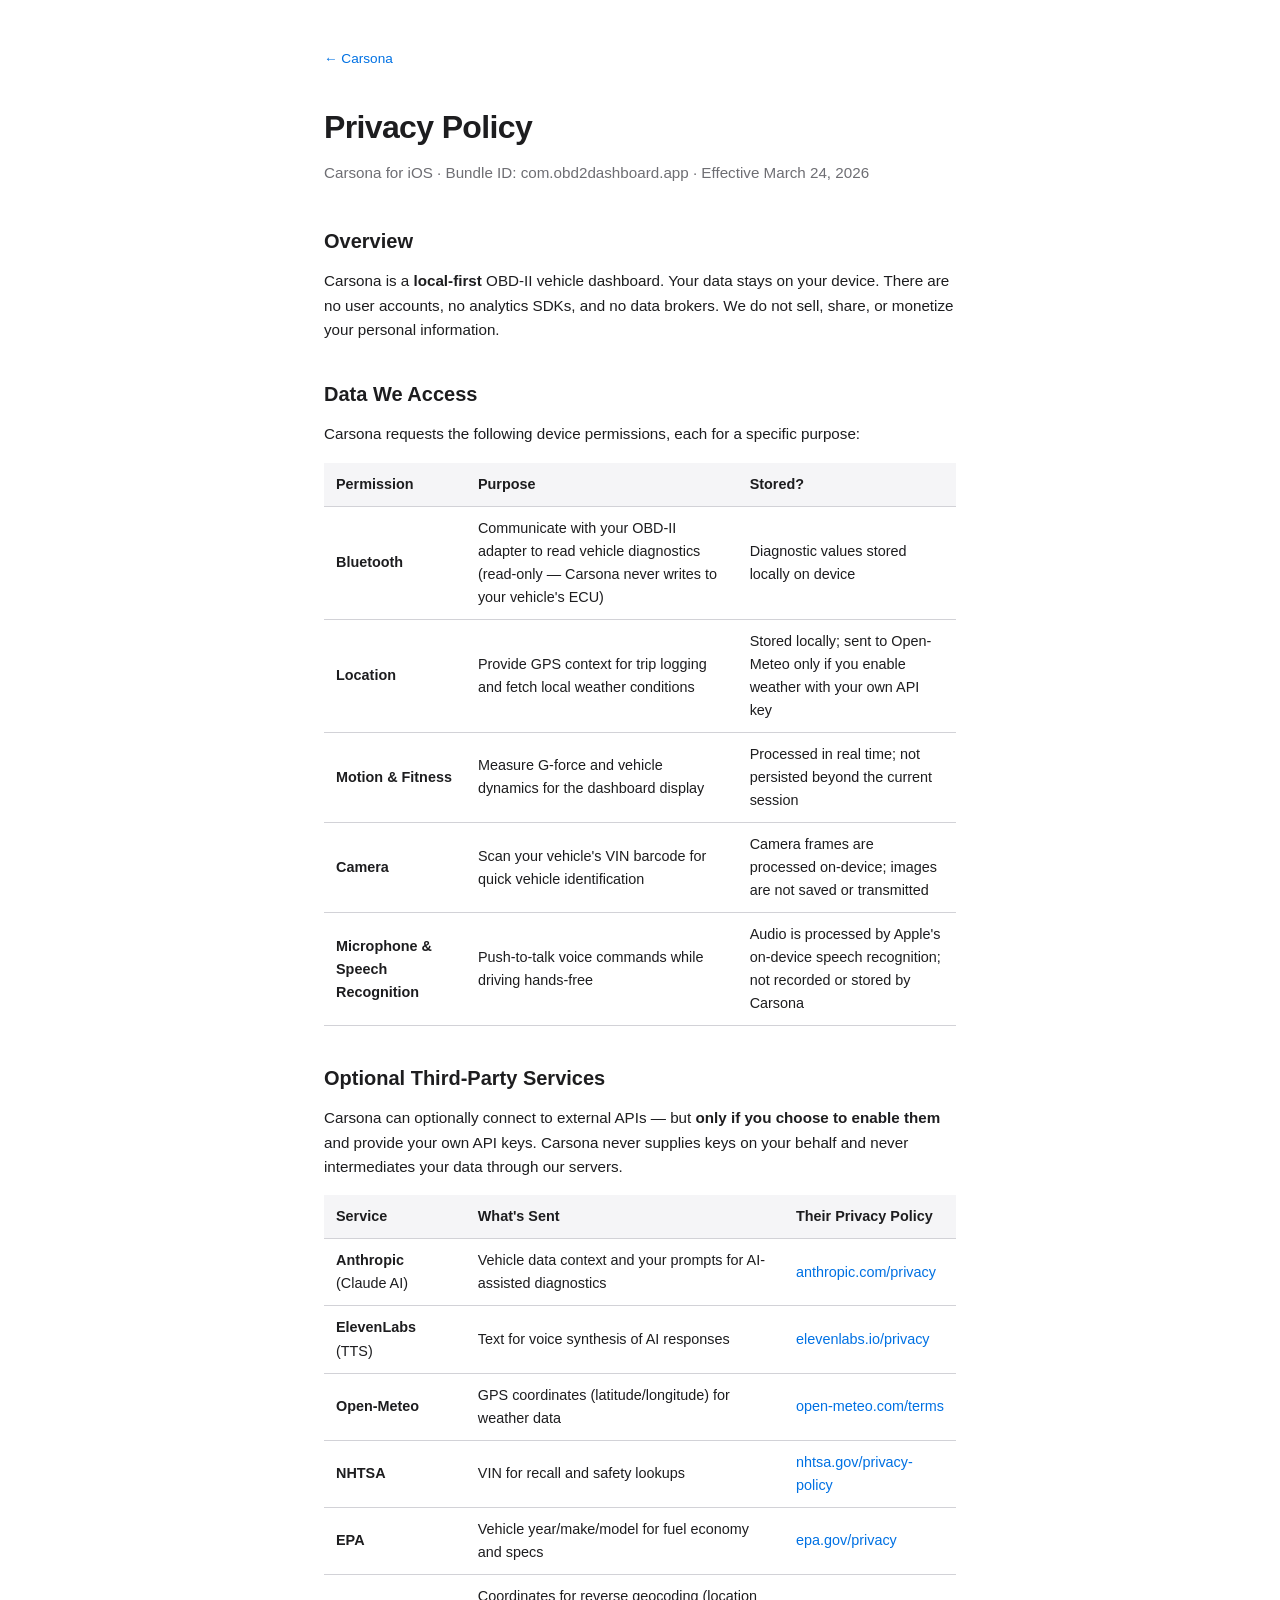
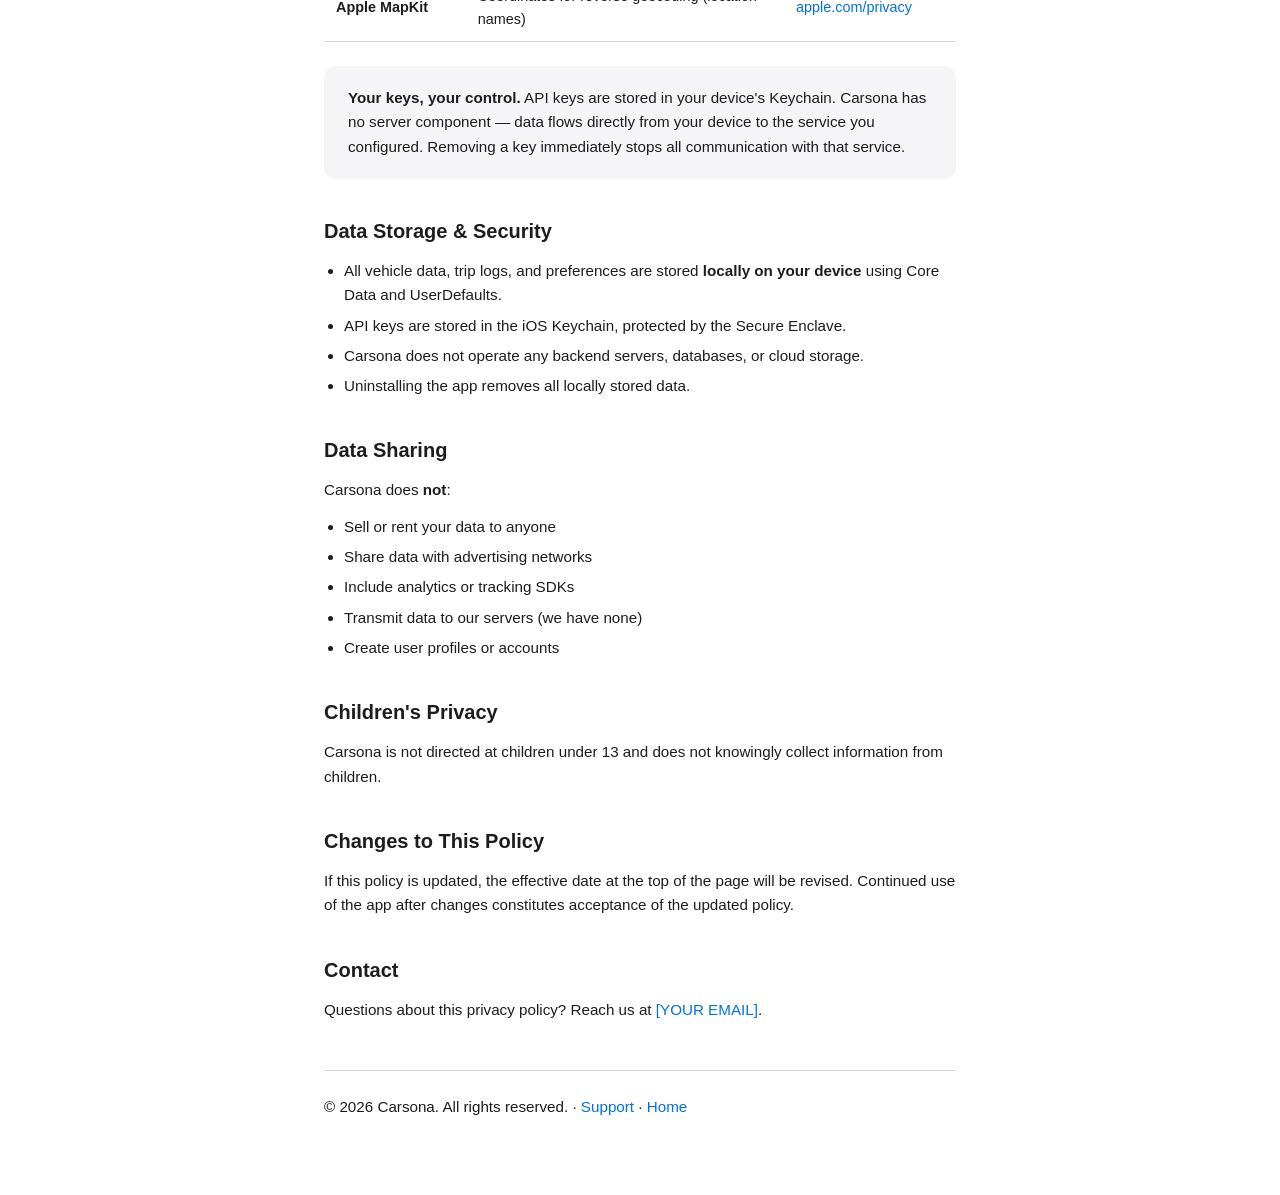
==== privacy.html @ eb0ce48e "add landing page, privacy policy, and support page Static site for Carsona iOS app with: - index.htm" ====
<!DOCTYPE html>
<html lang="en">
<head>
  <meta charset="UTF-8">
  <meta name="viewport" content="width=device-width, initial-scale=1.0">
  <title>Carsona — Privacy Policy</title>
  <style>
    :root {
      --bg: #ffffff;
      --fg: #1d1d1f;
      --muted: #6e6e73;
      --accent: #0071e3;
      --border: #d2d2d7;
      --card: #f5f5f7;
    }
    @media (prefers-color-scheme: dark) {
      :root {
        --bg: #1c1c1e;
        --fg: #f5f5f7;
        --muted: #98989d;
        --accent: #2997ff;
        --border: #38383a;
        --card: #2c2c2e;
      }
    }
    * { margin: 0; padding: 0; box-sizing: border-box; }
    body {
      font-family: -apple-system, BlinkMacSystemFont, "SF Pro Text", "Helvetica Neue", Helvetica, Arial, sans-serif;
      background: var(--bg);
      color: var(--fg);
      line-height: 1.6;
      -webkit-text-size-adjust: 100%;
    }
    .container {
      max-width: 680px;
      margin: 0 auto;
      padding: 48px 24px 64px;
    }
    nav {
      margin-bottom: 32px;
      font-size: 0.85rem;
    }
    nav a {
      color: var(--accent);
      text-decoration: none;
    }
    nav a:hover { text-decoration: underline; }
    h1 {
      font-size: 2rem;
      font-weight: 700;
      letter-spacing: -0.02em;
      margin-bottom: 8px;
    }
    .subtitle {
      color: var(--muted);
      font-size: 0.95rem;
      margin-bottom: 40px;
    }
    h2 {
      font-size: 1.25rem;
      font-weight: 600;
      margin: 36px 0 12px;
    }
    p, li {
      font-size: 0.95rem;
      color: var(--fg);
      margin-bottom: 12px;
    }
    ul {
      padding-left: 20px;
      margin-bottom: 16px;
    }
    li { margin-bottom: 6px; }
    table {
      width: 100%;
      border-collapse: collapse;
      margin: 16px 0 24px;
      font-size: 0.9rem;
    }
    th, td {
      text-align: left;
      padding: 10px 12px;
      border-bottom: 1px solid var(--border);
    }
    th {
      font-weight: 600;
      background: var(--card);
    }
    td { color: var(--fg); }
    strong { font-weight: 600; }
    a { color: var(--accent); text-decoration: none; }
    a:hover { text-decoration: underline; }
    .card {
      background: var(--card);
      border-radius: 12px;
      padding: 20px 24px;
      margin: 20px 0;
    }
    .card p:last-child { margin-bottom: 0; }
    footer {
      margin-top: 48px;
      padding-top: 24px;
      border-top: 1px solid var(--border);
      color: var(--muted);
      font-size: 0.85rem;
    }
  </style>
</head>
<body>
  <div class="container">
    <nav><a href="index.html">&larr; Carsona</a></nav>

    <h1>Privacy Policy</h1>
    <p class="subtitle">Carsona for iOS · Bundle ID: com.obd2dashboard.app · Effective March 24, 2026</p>

    <h2>Overview</h2>
    <p>Carsona is a <strong>local-first</strong> OBD-II vehicle dashboard. Your data stays on your device. There are no user accounts, no analytics SDKs, and no data brokers. We do not sell, share, or monetize your personal information.</p>

    <h2>Data We Access</h2>
    <p>Carsona requests the following device permissions, each for a specific purpose:</p>
    <table>
      <thead>
        <tr>
          <th>Permission</th>
          <th>Purpose</th>
          <th>Stored?</th>
        </tr>
      </thead>
      <tbody>
        <tr>
          <td><strong>Bluetooth</strong></td>
          <td>Communicate with your OBD-II adapter to read vehicle diagnostics (read-only — Carsona never writes to your vehicle's ECU)</td>
          <td>Diagnostic values stored locally on device</td>
        </tr>
        <tr>
          <td><strong>Location</strong></td>
          <td>Provide GPS context for trip logging and fetch local weather conditions</td>
          <td>Stored locally; sent to Open-Meteo only if you enable weather with your own API key</td>
        </tr>
        <tr>
          <td><strong>Motion &amp; Fitness</strong></td>
          <td>Measure G-force and vehicle dynamics for the dashboard display</td>
          <td>Processed in real time; not persisted beyond the current session</td>
        </tr>
        <tr>
          <td><strong>Camera</strong></td>
          <td>Scan your vehicle's VIN barcode for quick vehicle identification</td>
          <td>Camera frames are processed on-device; images are not saved or transmitted</td>
        </tr>
        <tr>
          <td><strong>Microphone &amp; Speech Recognition</strong></td>
          <td>Push-to-talk voice commands while driving hands-free</td>
          <td>Audio is processed by Apple's on-device speech recognition; not recorded or stored by Carsona</td>
        </tr>
      </tbody>
    </table>

    <h2>Optional Third-Party Services</h2>
    <p>Carsona can optionally connect to external APIs — but <strong>only if you choose to enable them</strong> and provide your own API keys. Carsona never supplies keys on your behalf and never intermediates your data through our servers.</p>
    <table>
      <thead>
        <tr>
          <th>Service</th>
          <th>What's Sent</th>
          <th>Their Privacy Policy</th>
        </tr>
      </thead>
      <tbody>
        <tr>
          <td><strong>Anthropic</strong> (Claude AI)</td>
          <td>Vehicle data context and your prompts for AI-assisted diagnostics</td>
          <td><a href="https://www.anthropic.com/privacy" target="_blank" rel="noopener">anthropic.com/privacy</a></td>
        </tr>
        <tr>
          <td><strong>ElevenLabs</strong> (TTS)</td>
          <td>Text for voice synthesis of AI responses</td>
          <td><a href="https://elevenlabs.io/privacy" target="_blank" rel="noopener">elevenlabs.io/privacy</a></td>
        </tr>
        <tr>
          <td><strong>Open-Meteo</strong></td>
          <td>GPS coordinates (latitude/longitude) for weather data</td>
          <td><a href="https://open-meteo.com/en/terms" target="_blank" rel="noopener">open-meteo.com/terms</a></td>
        </tr>
        <tr>
          <td><strong>NHTSA</strong></td>
          <td>VIN for recall and safety lookups</td>
          <td><a href="https://www.nhtsa.gov/privacy-policy" target="_blank" rel="noopener">nhtsa.gov/privacy-policy</a></td>
        </tr>
        <tr>
          <td><strong>EPA</strong></td>
          <td>Vehicle year/make/model for fuel economy and specs</td>
          <td><a href="https://www.epa.gov/privacy" target="_blank" rel="noopener">epa.gov/privacy</a></td>
        </tr>
        <tr>
          <td><strong>Apple MapKit</strong></td>
          <td>Coordinates for reverse geocoding (location names)</td>
          <td><a href="https://www.apple.com/privacy/" target="_blank" rel="noopener">apple.com/privacy</a></td>
        </tr>
      </tbody>
    </table>

    <div class="card">
      <p><strong>Your keys, your control.</strong> API keys are stored in your device's Keychain. Carsona has no server component — data flows directly from your device to the service you configured. Removing a key immediately stops all communication with that service.</p>
    </div>

    <h2>Data Storage &amp; Security</h2>
    <ul>
      <li>All vehicle data, trip logs, and preferences are stored <strong>locally on your device</strong> using Core Data and UserDefaults.</li>
      <li>API keys are stored in the iOS Keychain, protected by the Secure Enclave.</li>
      <li>Carsona does not operate any backend servers, databases, or cloud storage.</li>
      <li>Uninstalling the app removes all locally stored data.</li>
    </ul>

    <h2>Data Sharing</h2>
    <p>Carsona does <strong>not</strong>:</p>
    <ul>
      <li>Sell or rent your data to anyone</li>
      <li>Share data with advertising networks</li>
      <li>Include analytics or tracking SDKs</li>
      <li>Transmit data to our servers (we have none)</li>
      <li>Create user profiles or accounts</li>
    </ul>

    <h2>Children's Privacy</h2>
    <p>Carsona is not directed at children under 13 and does not knowingly collect information from children.</p>

    <h2>Changes to This Policy</h2>
    <p>If this policy is updated, the effective date at the top of the page will be revised. Continued use of the app after changes constitutes acceptance of the updated policy.</p>

    <h2>Contact</h2>
    <p>Questions about this privacy policy? Reach us at <a href="mailto:[YOUR EMAIL]">[YOUR EMAIL]</a>.</p>

    <footer>
      <p>&copy; 2026 Carsona. All rights reserved. · <a href="support.html">Support</a> · <a href="index.html">Home</a></p>
    </footer>
  </div>
</body>
</html>
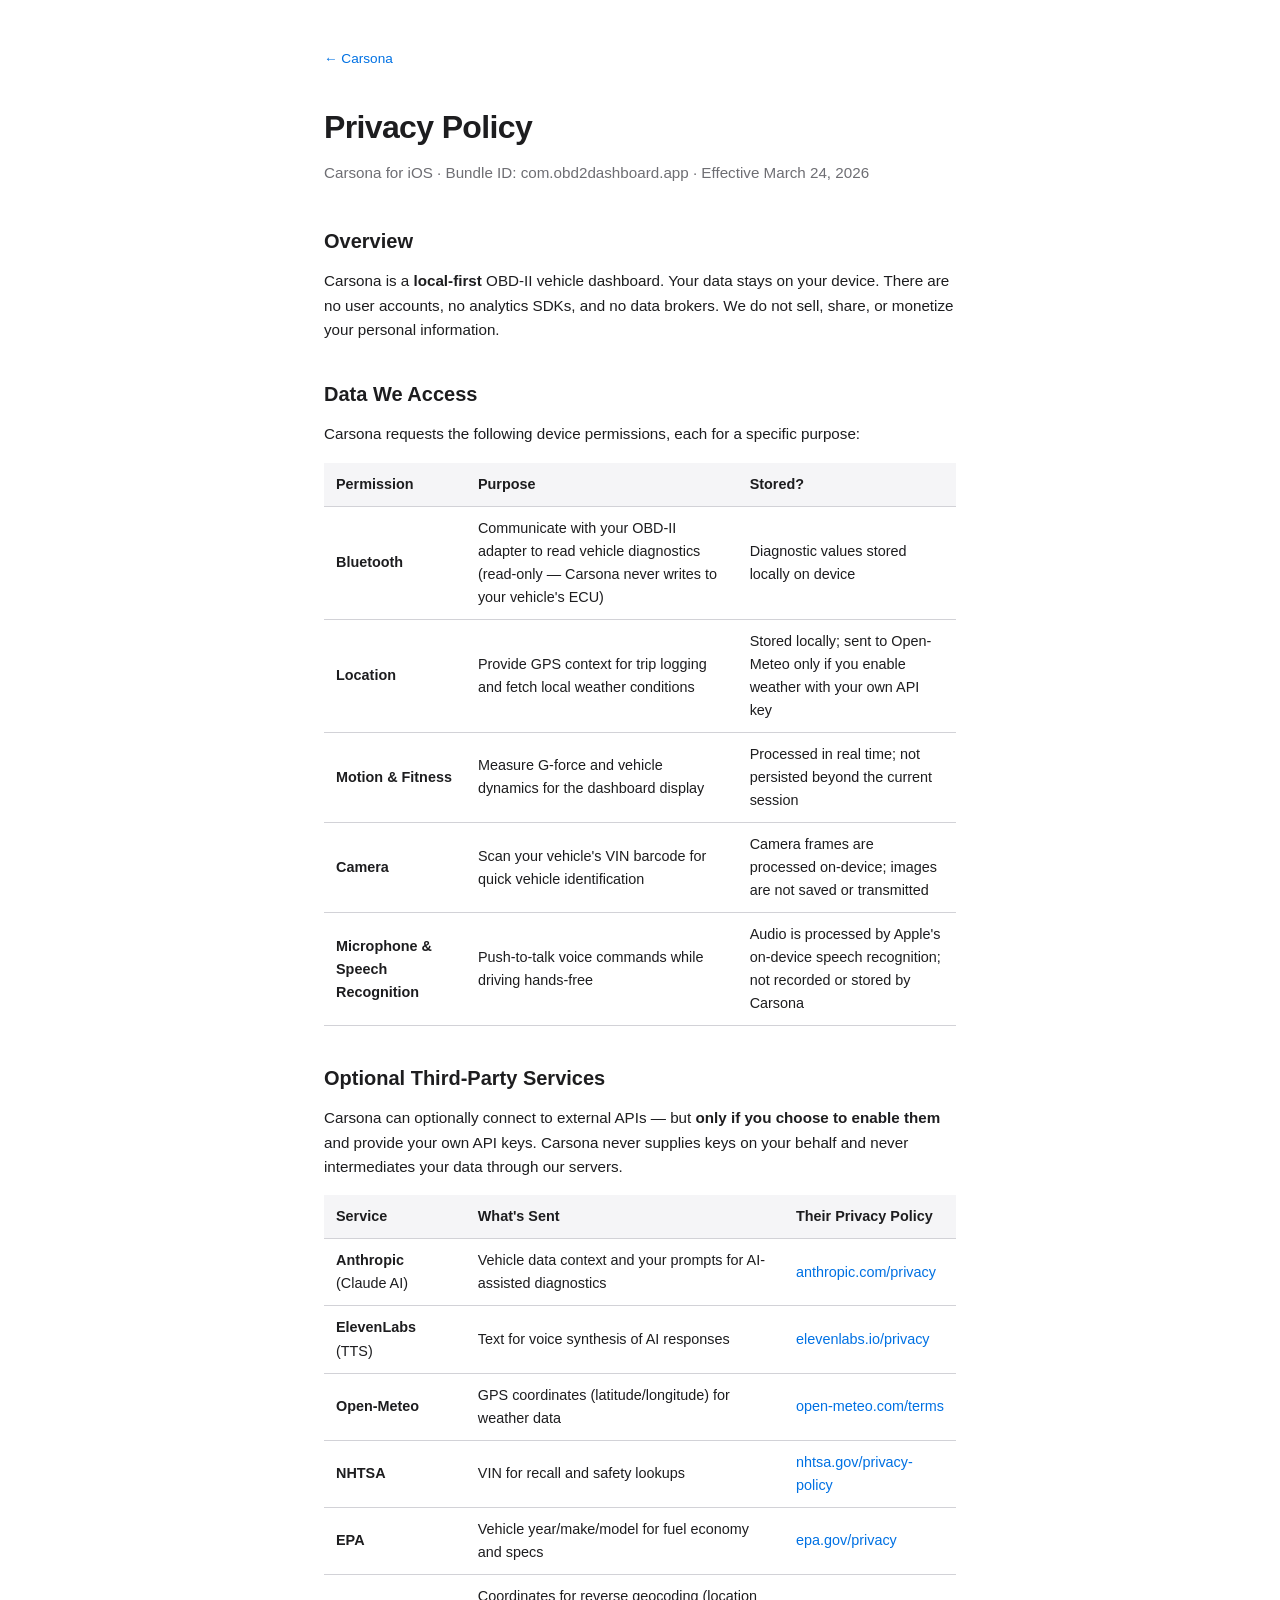
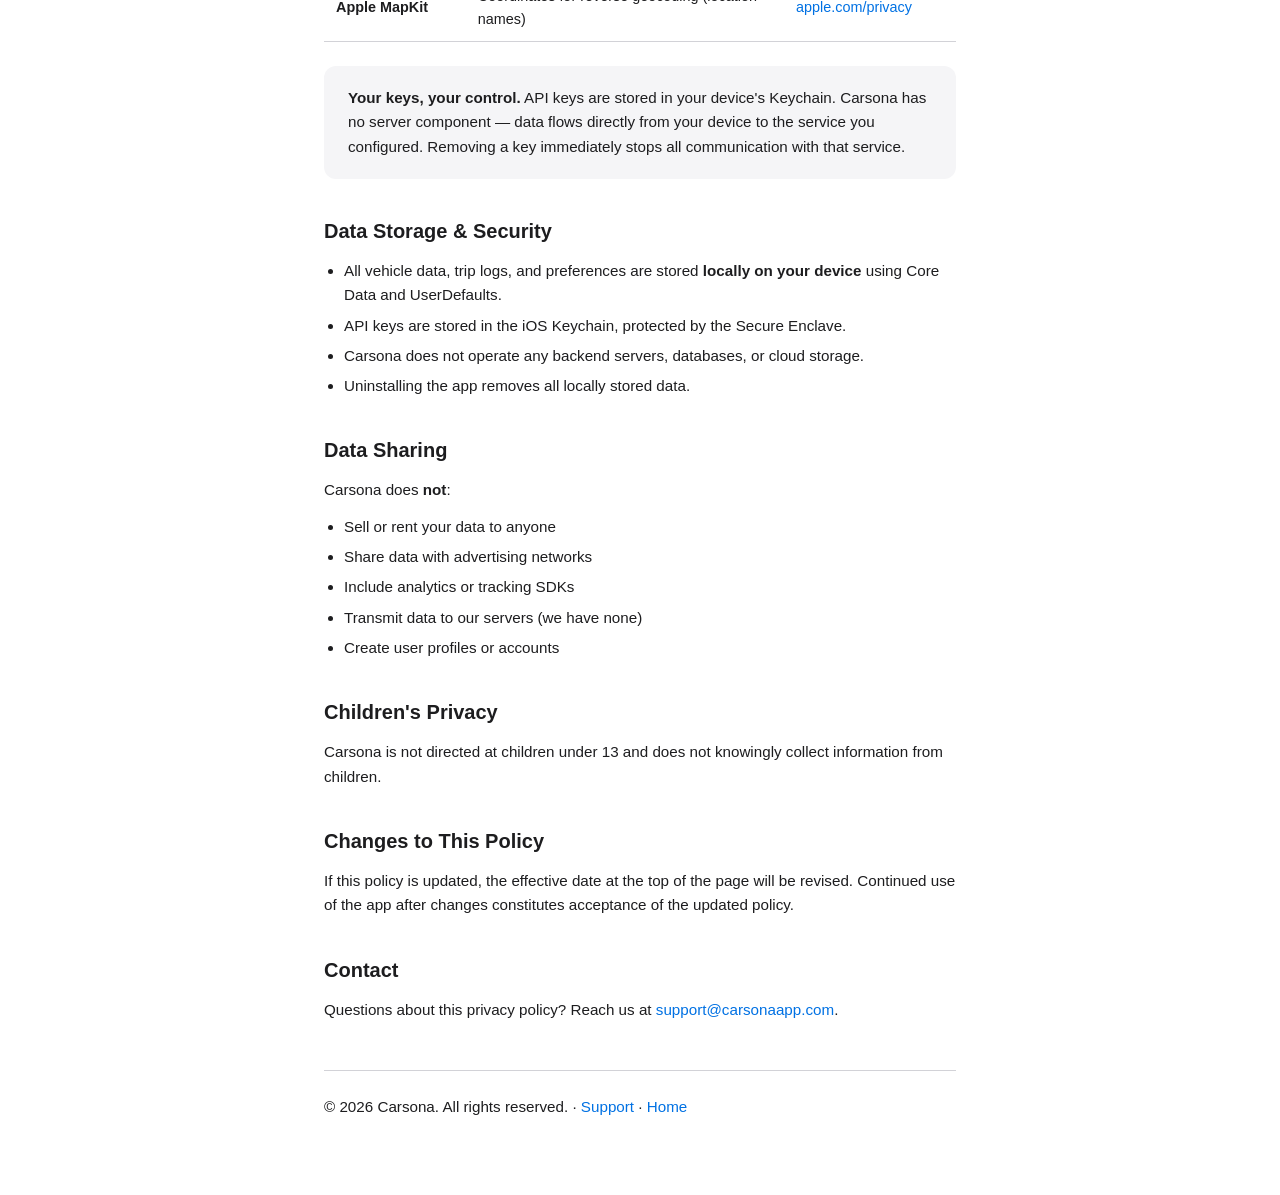
==== commit a3922d89: "Update contact email in privacy policy" ====
--- a/privacy.html
+++ b/privacy.html
@@ -228,7 +228,7 @@
     <p>If this policy is updated, the effective date at the top of the page will be revised. Continued use of the app after changes constitutes acceptance of the updated policy.</p>
 
     <h2>Contact</h2>
-    <p>Questions about this privacy policy? Reach us at <a href="mailto:[YOUR EMAIL]">[YOUR EMAIL]</a>.</p>
+    <p>Questions about this privacy policy? Reach us at <a href="mailto:support@carsonaapp.com">support@carsonaapp.com</a>.</p>
 
     <footer>
       <p>&copy; 2026 Carsona. All rights reserved. · <a href="support.html">Support</a> · <a href="index.html">Home</a></p>
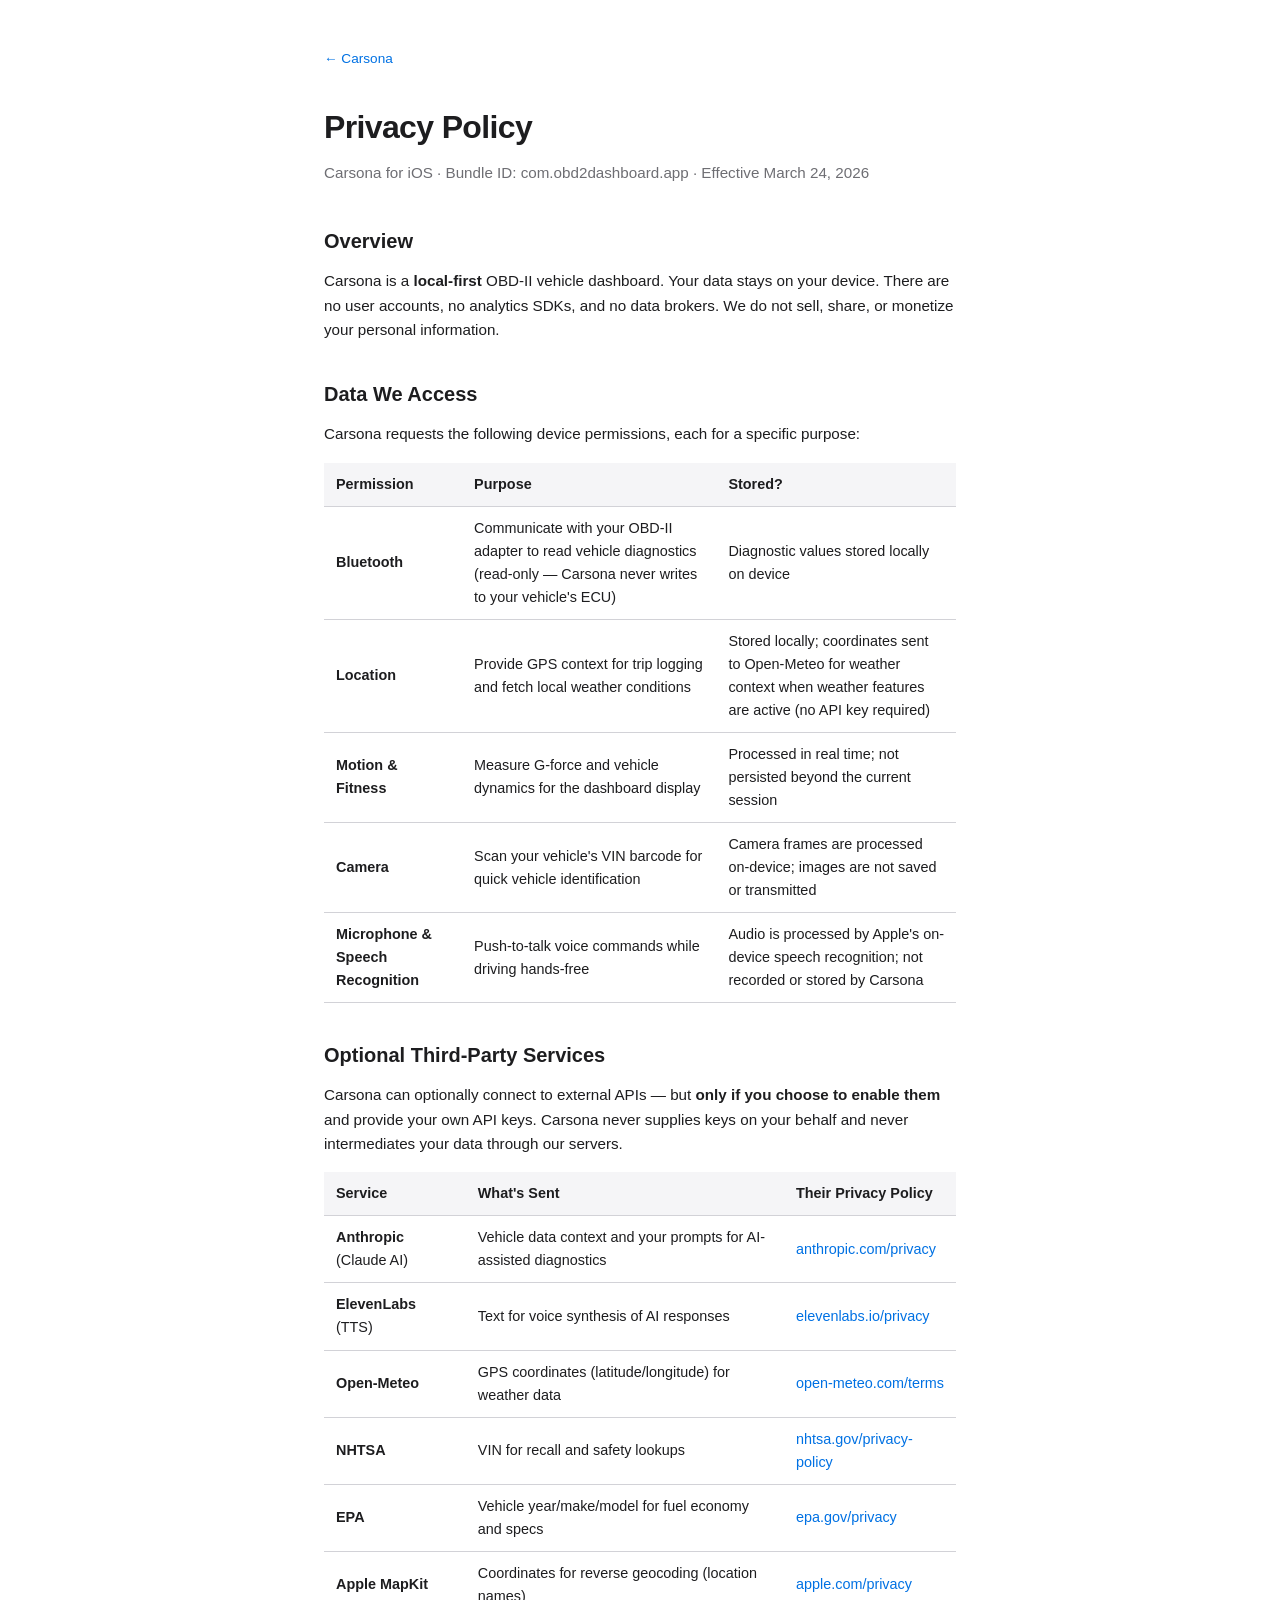
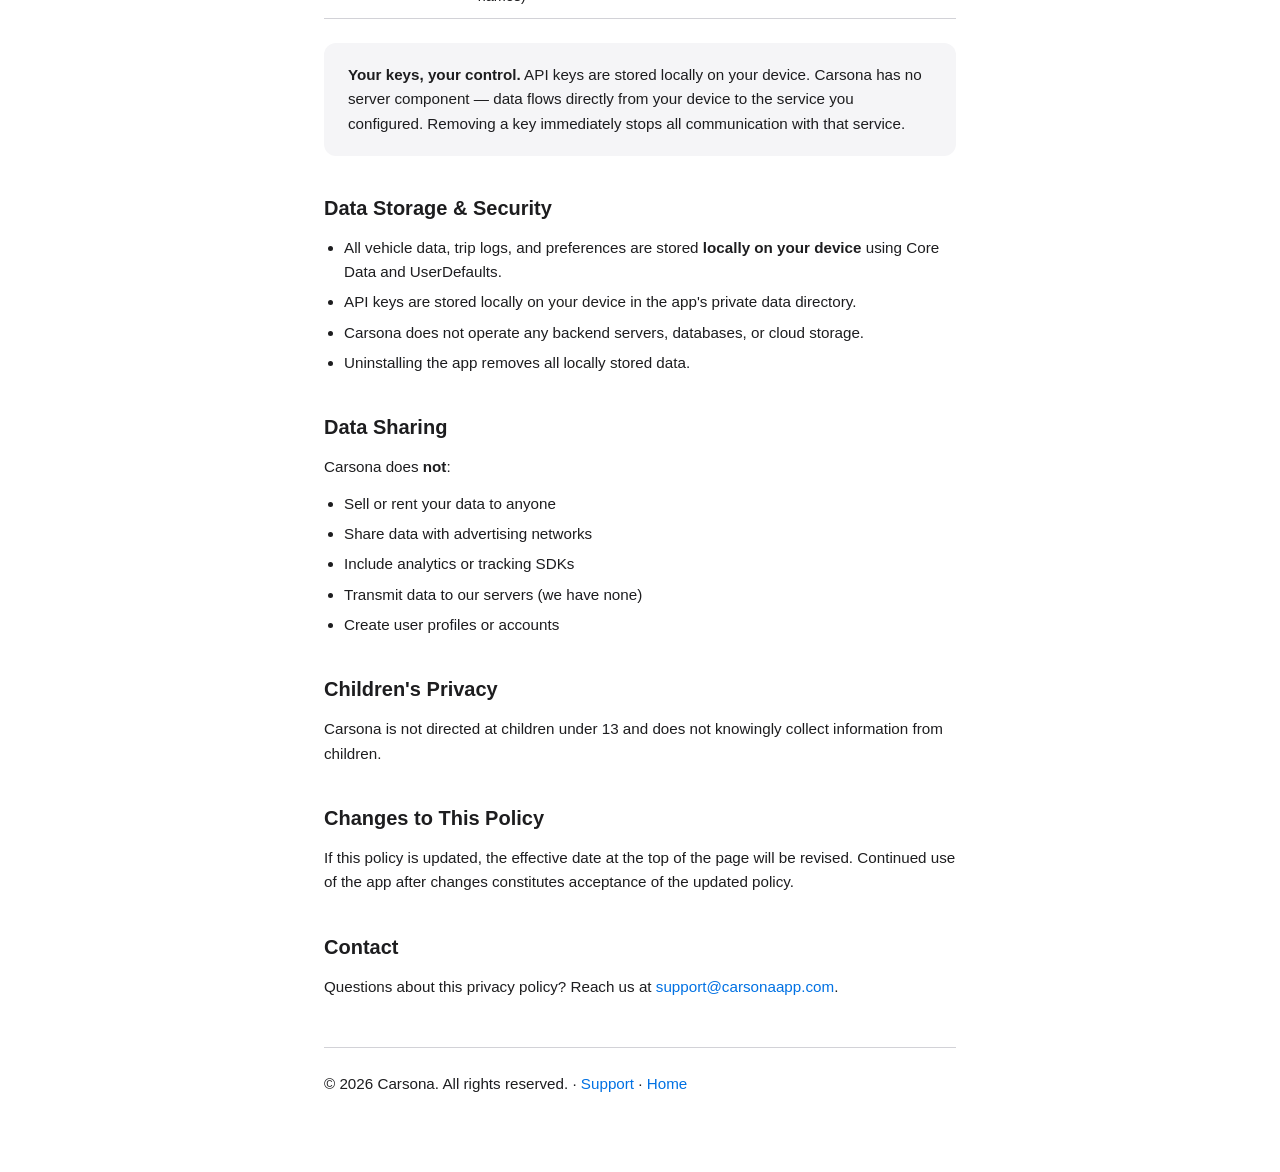
==== commit e73c24bb: "fix privacy policy: correct API key storage and Open-Meteo descriptions - API keys stored locally on" ====
--- a/privacy.html
+++ b/privacy.html
@@ -135,7 +135,7 @@
         <tr>
           <td><strong>Location</strong></td>
           <td>Provide GPS context for trip logging and fetch local weather conditions</td>
-          <td>Stored locally; sent to Open-Meteo only if you enable weather with your own API key</td>
+          <td>Stored locally; coordinates sent to Open-Meteo for weather context when weather features are active (no API key required)</td>
         </tr>
         <tr>
           <td><strong>Motion &amp; Fitness</strong></td>
@@ -200,13 +200,13 @@
     </table>
 
     <div class="card">
-      <p><strong>Your keys, your control.</strong> API keys are stored in your device's Keychain. Carsona has no server component — data flows directly from your device to the service you configured. Removing a key immediately stops all communication with that service.</p>
+      <p><strong>Your keys, your control.</strong> API keys are stored locally on your device. Carsona has no server component — data flows directly from your device to the service you configured. Removing a key immediately stops all communication with that service.</p>
     </div>
 
     <h2>Data Storage &amp; Security</h2>
     <ul>
       <li>All vehicle data, trip logs, and preferences are stored <strong>locally on your device</strong> using Core Data and UserDefaults.</li>
-      <li>API keys are stored in the iOS Keychain, protected by the Secure Enclave.</li>
+      <li>API keys are stored locally on your device in the app's private data directory.</li>
       <li>Carsona does not operate any backend servers, databases, or cloud storage.</li>
       <li>Uninstalling the app removes all locally stored data.</li>
     </ul>
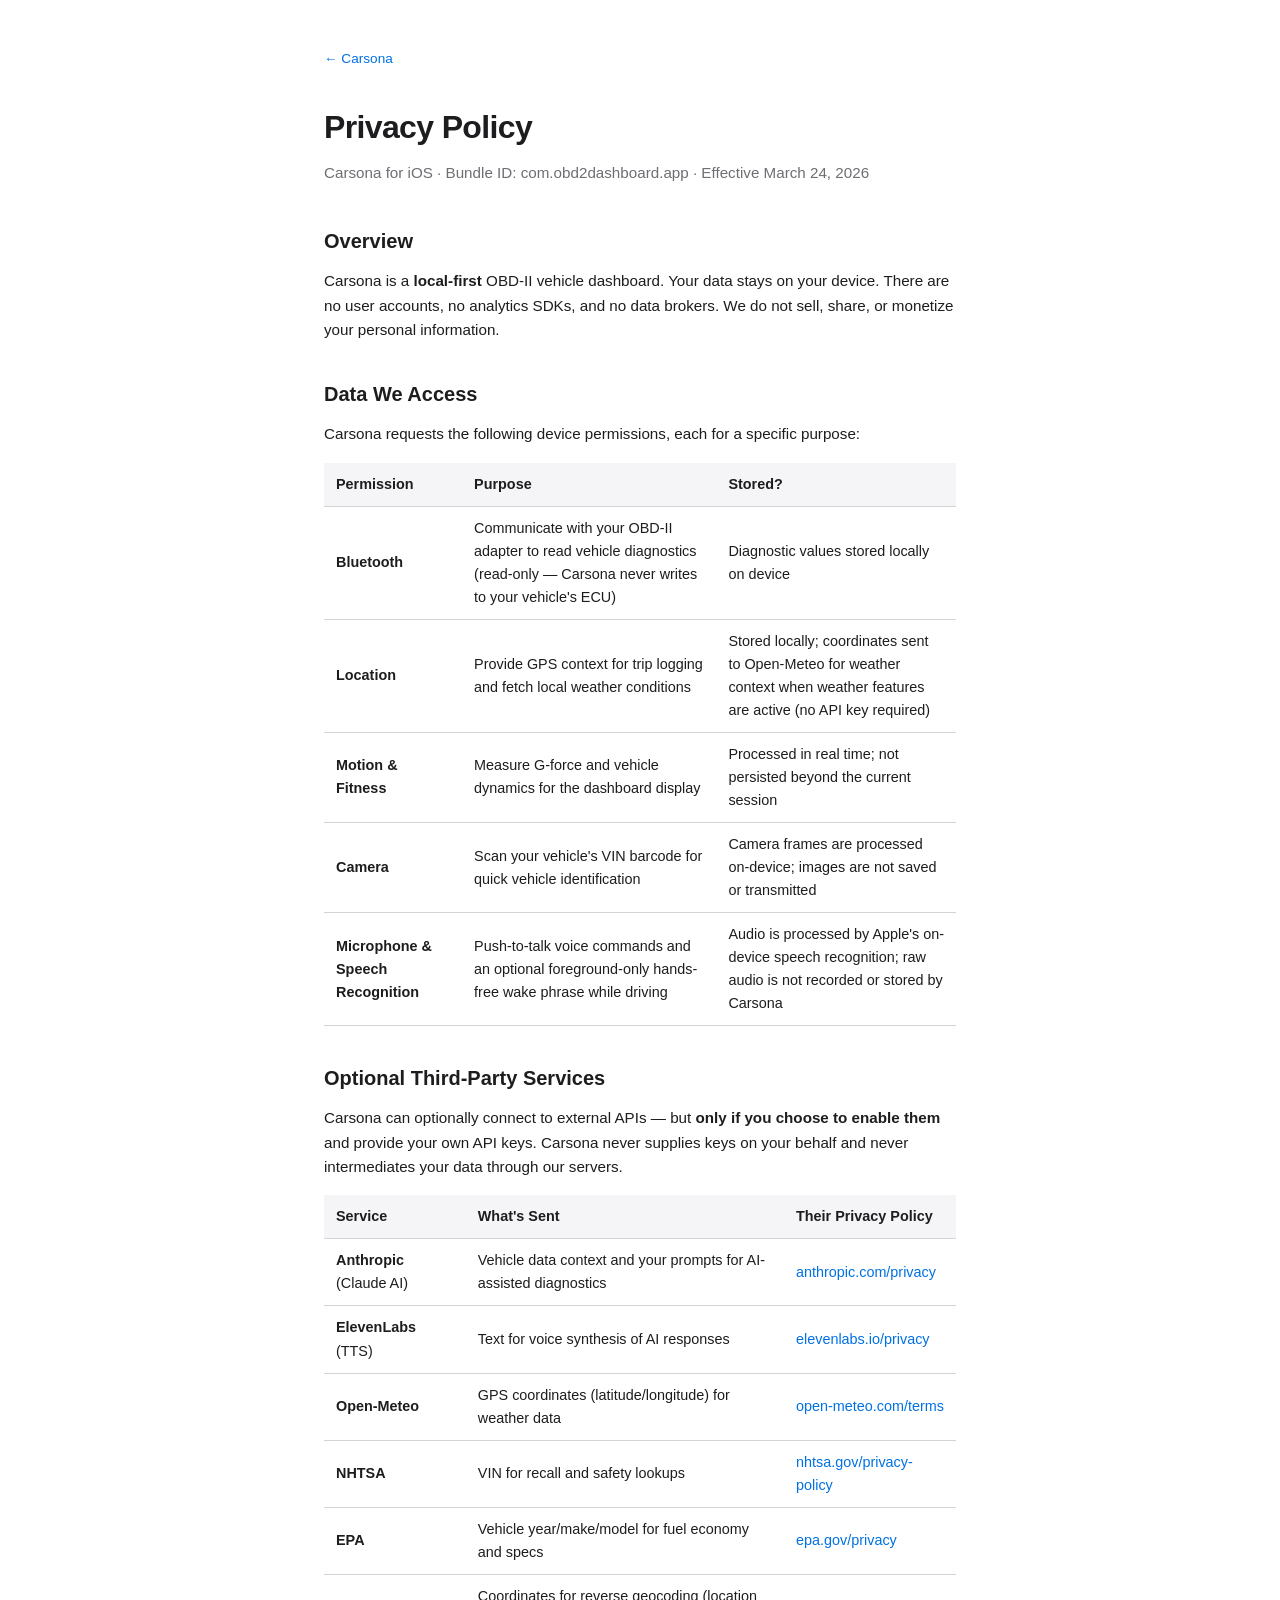
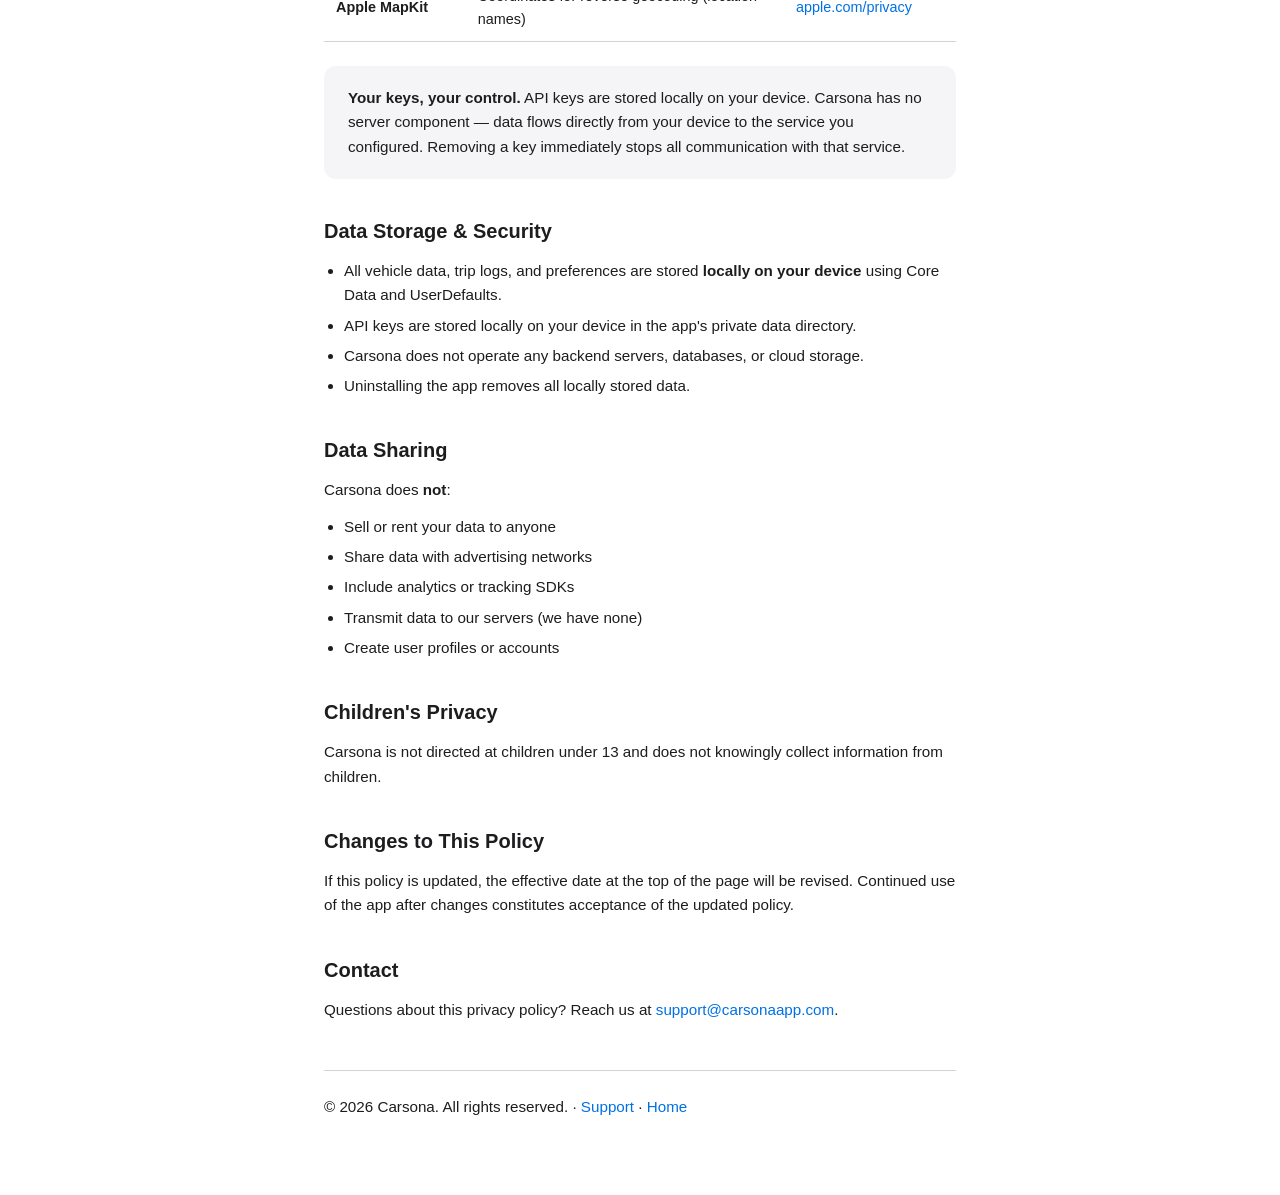
==== commit bea34849: "Refactor privacy.html for improved structure and style" ====
--- a/privacy.html
+++ b/privacy.html
@@ -1,238 +1,373 @@
-<!DOCTYPE html>
+<!doctype html>
 <html lang="en">
-<head>
-  <meta charset="UTF-8">
-  <meta name="viewport" content="width=device-width, initial-scale=1.0">
-  <title>Carsona — Privacy Policy</title>
-  <style>
-    :root {
-      --bg: #ffffff;
-      --fg: #1d1d1f;
-      --muted: #6e6e73;
-      --accent: #0071e3;
-      --border: #d2d2d7;
-      --card: #f5f5f7;
-    }
-    @media (prefers-color-scheme: dark) {
+  <head>
+    <meta charset="UTF-8" />
+    <meta name="viewport" content="width=device-width, initial-scale=1.0" />
+    <title>Carsona — Privacy Policy</title>
+    <style>
       :root {
-        --bg: #1c1c1e;
-        --fg: #f5f5f7;
-        --muted: #98989d;
-        --accent: #2997ff;
-        --border: #38383a;
-        --card: #2c2c2e;
-      }
-    }
-    * { margin: 0; padding: 0; box-sizing: border-box; }
-    body {
-      font-family: -apple-system, BlinkMacSystemFont, "SF Pro Text", "Helvetica Neue", Helvetica, Arial, sans-serif;
-      background: var(--bg);
-      color: var(--fg);
-      line-height: 1.6;
-      -webkit-text-size-adjust: 100%;
-    }
-    .container {
-      max-width: 680px;
-      margin: 0 auto;
-      padding: 48px 24px 64px;
-    }
-    nav {
-      margin-bottom: 32px;
-      font-size: 0.85rem;
-    }
-    nav a {
-      color: var(--accent);
-      text-decoration: none;
-    }
-    nav a:hover { text-decoration: underline; }
-    h1 {
-      font-size: 2rem;
-      font-weight: 700;
-      letter-spacing: -0.02em;
-      margin-bottom: 8px;
-    }
-    .subtitle {
-      color: var(--muted);
-      font-size: 0.95rem;
-      margin-bottom: 40px;
-    }
-    h2 {
-      font-size: 1.25rem;
-      font-weight: 600;
-      margin: 36px 0 12px;
-    }
-    p, li {
-      font-size: 0.95rem;
-      color: var(--fg);
-      margin-bottom: 12px;
-    }
-    ul {
-      padding-left: 20px;
-      margin-bottom: 16px;
-    }
-    li { margin-bottom: 6px; }
-    table {
-      width: 100%;
-      border-collapse: collapse;
-      margin: 16px 0 24px;
-      font-size: 0.9rem;
-    }
-    th, td {
-      text-align: left;
-      padding: 10px 12px;
-      border-bottom: 1px solid var(--border);
-    }
-    th {
-      font-weight: 600;
-      background: var(--card);
-    }
-    td { color: var(--fg); }
-    strong { font-weight: 600; }
-    a { color: var(--accent); text-decoration: none; }
-    a:hover { text-decoration: underline; }
-    .card {
-      background: var(--card);
-      border-radius: 12px;
-      padding: 20px 24px;
-      margin: 20px 0;
-    }
-    .card p:last-child { margin-bottom: 0; }
-    footer {
-      margin-top: 48px;
-      padding-top: 24px;
-      border-top: 1px solid var(--border);
-      color: var(--muted);
-      font-size: 0.85rem;
-    }
-  </style>
-</head>
-<body>
-  <div class="container">
-    <nav><a href="index.html">&larr; Carsona</a></nav>
-
-    <h1>Privacy Policy</h1>
-    <p class="subtitle">Carsona for iOS · Bundle ID: com.obd2dashboard.app · Effective March 24, 2026</p>
-
-    <h2>Overview</h2>
-    <p>Carsona is a <strong>local-first</strong> OBD-II vehicle dashboard. Your data stays on your device. There are no user accounts, no analytics SDKs, and no data brokers. We do not sell, share, or monetize your personal information.</p>
-
-    <h2>Data We Access</h2>
-    <p>Carsona requests the following device permissions, each for a specific purpose:</p>
-    <table>
-      <thead>
-        <tr>
-          <th>Permission</th>
-          <th>Purpose</th>
-          <th>Stored?</th>
-        </tr>
-      </thead>
-      <tbody>
-        <tr>
-          <td><strong>Bluetooth</strong></td>
-          <td>Communicate with your OBD-II adapter to read vehicle diagnostics (read-only — Carsona never writes to your vehicle's ECU)</td>
-          <td>Diagnostic values stored locally on device</td>
-        </tr>
-        <tr>
-          <td><strong>Location</strong></td>
-          <td>Provide GPS context for trip logging and fetch local weather conditions</td>
-          <td>Stored locally; coordinates sent to Open-Meteo for weather context when weather features are active (no API key required)</td>
-        </tr>
-        <tr>
-          <td><strong>Motion &amp; Fitness</strong></td>
-          <td>Measure G-force and vehicle dynamics for the dashboard display</td>
-          <td>Processed in real time; not persisted beyond the current session</td>
-        </tr>
-        <tr>
-          <td><strong>Camera</strong></td>
-          <td>Scan your vehicle's VIN barcode for quick vehicle identification</td>
-          <td>Camera frames are processed on-device; images are not saved or transmitted</td>
-        </tr>
-        <tr>
-          <td><strong>Microphone &amp; Speech Recognition</strong></td>
-          <td>Push-to-talk voice commands while driving hands-free</td>
-          <td>Audio is processed by Apple's on-device speech recognition; not recorded or stored by Carsona</td>
-        </tr>
-      </tbody>
-    </table>
-
-    <h2>Optional Third-Party Services</h2>
-    <p>Carsona can optionally connect to external APIs — but <strong>only if you choose to enable them</strong> and provide your own API keys. Carsona never supplies keys on your behalf and never intermediates your data through our servers.</p>
-    <table>
-      <thead>
-        <tr>
-          <th>Service</th>
-          <th>What's Sent</th>
-          <th>Their Privacy Policy</th>
-        </tr>
-      </thead>
-      <tbody>
-        <tr>
-          <td><strong>Anthropic</strong> (Claude AI)</td>
-          <td>Vehicle data context and your prompts for AI-assisted diagnostics</td>
-          <td><a href="https://www.anthropic.com/privacy" target="_blank" rel="noopener">anthropic.com/privacy</a></td>
-        </tr>
-        <tr>
-          <td><strong>ElevenLabs</strong> (TTS)</td>
-          <td>Text for voice synthesis of AI responses</td>
-          <td><a href="https://elevenlabs.io/privacy" target="_blank" rel="noopener">elevenlabs.io/privacy</a></td>
-        </tr>
-        <tr>
-          <td><strong>Open-Meteo</strong></td>
-          <td>GPS coordinates (latitude/longitude) for weather data</td>
-          <td><a href="https://open-meteo.com/en/terms" target="_blank" rel="noopener">open-meteo.com/terms</a></td>
-        </tr>
-        <tr>
-          <td><strong>NHTSA</strong></td>
-          <td>VIN for recall and safety lookups</td>
-          <td><a href="https://www.nhtsa.gov/privacy-policy" target="_blank" rel="noopener">nhtsa.gov/privacy-policy</a></td>
-        </tr>
-        <tr>
-          <td><strong>EPA</strong></td>
-          <td>Vehicle year/make/model for fuel economy and specs</td>
-          <td><a href="https://www.epa.gov/privacy" target="_blank" rel="noopener">epa.gov/privacy</a></td>
-        </tr>
-        <tr>
-          <td><strong>Apple MapKit</strong></td>
-          <td>Coordinates for reverse geocoding (location names)</td>
-          <td><a href="https://www.apple.com/privacy/" target="_blank" rel="noopener">apple.com/privacy</a></td>
-        </tr>
-      </tbody>
-    </table>
-
-    <div class="card">
-      <p><strong>Your keys, your control.</strong> API keys are stored locally on your device. Carsona has no server component — data flows directly from your device to the service you configured. Removing a key immediately stops all communication with that service.</p>
+        --bg: #ffffff;
+        --fg: #1d1d1f;
+        --muted: #6e6e73;
+        --accent: #0071e3;
+        --border: #d2d2d7;
+        --card: #f5f5f7;
+      }
+      @media (prefers-color-scheme: dark) {
+        :root {
+          --bg: #1c1c1e;
+          --fg: #f5f5f7;
+          --muted: #98989d;
+          --accent: #2997ff;
+          --border: #38383a;
+          --card: #2c2c2e;
+        }
+      }
+      * {
+        margin: 0;
+        padding: 0;
+        box-sizing: border-box;
+      }
+      body {
+        font-family:
+          -apple-system, BlinkMacSystemFont, "SF Pro Text", "Helvetica Neue",
+          Helvetica, Arial, sans-serif;
+        background: var(--bg);
+        color: var(--fg);
+        line-height: 1.6;
+        -webkit-text-size-adjust: 100%;
+      }
+      .container {
+        max-width: 680px;
+        margin: 0 auto;
+        padding: 48px 24px 64px;
+      }
+      nav {
+        margin-bottom: 32px;
+        font-size: 0.85rem;
+      }
+      nav a {
+        color: var(--accent);
+        text-decoration: none;
+      }
+      nav a:hover {
+        text-decoration: underline;
+      }
+      h1 {
+        font-size: 2rem;
+        font-weight: 700;
+        letter-spacing: -0.02em;
+        margin-bottom: 8px;
+      }
+      .subtitle {
+        color: var(--muted);
+        font-size: 0.95rem;
+        margin-bottom: 40px;
+      }
+      h2 {
+        font-size: 1.25rem;
+        font-weight: 600;
+        margin: 36px 0 12px;
+      }
+      p,
+      li {
+        font-size: 0.95rem;
+        color: var(--fg);
+        margin-bottom: 12px;
+      }
+      ul {
+        padding-left: 20px;
+        margin-bottom: 16px;
+      }
+      li {
+        margin-bottom: 6px;
+      }
+      table {
+        width: 100%;
+        border-collapse: collapse;
+        margin: 16px 0 24px;
+        font-size: 0.9rem;
+      }
+      th,
+      td {
+        text-align: left;
+        padding: 10px 12px;
+        border-bottom: 1px solid var(--border);
+      }
+      th {
+        font-weight: 600;
+        background: var(--card);
+      }
+      td {
+        color: var(--fg);
+      }
+      strong {
+        font-weight: 600;
+      }
+      a {
+        color: var(--accent);
+        text-decoration: none;
+      }
+      a:hover {
+        text-decoration: underline;
+      }
+      .card {
+        background: var(--card);
+        border-radius: 12px;
+        padding: 20px 24px;
+        margin: 20px 0;
+      }
+      .card p:last-child {
+        margin-bottom: 0;
+      }
+      footer {
+        margin-top: 48px;
+        padding-top: 24px;
+        border-top: 1px solid var(--border);
+        color: var(--muted);
+        font-size: 0.85rem;
+      }
+    </style>
+  </head>
+  <body>
+    <div class="container">
+      <nav><a href="index.html">&larr; Carsona</a></nav>
+
+      <h1>Privacy Policy</h1>
+      <p class="subtitle">
+        Carsona for iOS · Bundle ID: com.obd2dashboard.app · Effective March 24,
+        2026
+      </p>
+
+      <h2>Overview</h2>
+      <p>
+        Carsona is a <strong>local-first</strong> OBD-II vehicle dashboard. Your
+        data stays on your device. There are no user accounts, no analytics
+        SDKs, and no data brokers. We do not sell, share, or monetize your
+        personal information.
+      </p>
+
+      <h2>Data We Access</h2>
+      <p>
+        Carsona requests the following device permissions, each for a specific
+        purpose:
+      </p>
+      <table>
+        <thead>
+          <tr>
+            <th>Permission</th>
+            <th>Purpose</th>
+            <th>Stored?</th>
+          </tr>
+        </thead>
+        <tbody>
+          <tr>
+            <td><strong>Bluetooth</strong></td>
+            <td>
+              Communicate with your OBD-II adapter to read vehicle diagnostics
+              (read-only — Carsona never writes to your vehicle's ECU)
+            </td>
+            <td>Diagnostic values stored locally on device</td>
+          </tr>
+          <tr>
+            <td><strong>Location</strong></td>
+            <td>
+              Provide GPS context for trip logging and fetch local weather
+              conditions
+            </td>
+            <td>
+              Stored locally; coordinates sent to Open-Meteo for weather context
+              when weather features are active (no API key required)
+            </td>
+          </tr>
+          <tr>
+            <td><strong>Motion &amp; Fitness</strong></td>
+            <td>
+              Measure G-force and vehicle dynamics for the dashboard display
+            </td>
+            <td>
+              Processed in real time; not persisted beyond the current session
+            </td>
+          </tr>
+          <tr>
+            <td><strong>Camera</strong></td>
+            <td>
+              Scan your vehicle's VIN barcode for quick vehicle identification
+            </td>
+            <td>
+              Camera frames are processed on-device; images are not saved or
+              transmitted
+            </td>
+          </tr>
+          <tr>
+            <td><strong>Microphone &amp; Speech Recognition</strong></td>
+            <td>
+              Push-to-talk voice commands and an optional foreground-only
+              hands-free wake phrase while driving
+            </td>
+            <td>
+              Audio is processed by Apple's on-device speech recognition; raw
+              audio is not recorded or stored by Carsona
+            </td>
+          </tr>
+        </tbody>
+      </table>
+
+      <h2>Optional Third-Party Services</h2>
+      <p>
+        Carsona can optionally connect to external APIs — but
+        <strong>only if you choose to enable them</strong> and provide your own
+        API keys. Carsona never supplies keys on your behalf and never
+        intermediates your data through our servers.
+      </p>
+      <table>
+        <thead>
+          <tr>
+            <th>Service</th>
+            <th>What's Sent</th>
+            <th>Their Privacy Policy</th>
+          </tr>
+        </thead>
+        <tbody>
+          <tr>
+            <td><strong>Anthropic</strong> (Claude AI)</td>
+            <td>
+              Vehicle data context and your prompts for AI-assisted diagnostics
+            </td>
+            <td>
+              <a
+                href="https://www.anthropic.com/privacy"
+                target="_blank"
+                rel="noopener"
+                >anthropic.com/privacy</a
+              >
+            </td>
+          </tr>
+          <tr>
+            <td><strong>ElevenLabs</strong> (TTS)</td>
+            <td>Text for voice synthesis of AI responses</td>
+            <td>
+              <a
+                href="https://elevenlabs.io/privacy"
+                target="_blank"
+                rel="noopener"
+                >elevenlabs.io/privacy</a
+              >
+            </td>
+          </tr>
+          <tr>
+            <td><strong>Open-Meteo</strong></td>
+            <td>GPS coordinates (latitude/longitude) for weather data</td>
+            <td>
+              <a
+                href="https://open-meteo.com/en/terms"
+                target="_blank"
+                rel="noopener"
+                >open-meteo.com/terms</a
+              >
+            </td>
+          </tr>
+          <tr>
+            <td><strong>NHTSA</strong></td>
+            <td>VIN for recall and safety lookups</td>
+            <td>
+              <a
+                href="https://www.nhtsa.gov/privacy-policy"
+                target="_blank"
+                rel="noopener"
+                >nhtsa.gov/privacy-policy</a
+              >
+            </td>
+          </tr>
+          <tr>
+            <td><strong>EPA</strong></td>
+            <td>Vehicle year/make/model for fuel economy and specs</td>
+            <td>
+              <a
+                href="https://www.epa.gov/privacy"
+                target="_blank"
+                rel="noopener"
+                >epa.gov/privacy</a
+              >
+            </td>
+          </tr>
+          <tr>
+            <td><strong>Apple MapKit</strong></td>
+            <td>Coordinates for reverse geocoding (location names)</td>
+            <td>
+              <a
+                href="https://www.apple.com/privacy/"
+                target="_blank"
+                rel="noopener"
+                >apple.com/privacy</a
+              >
+            </td>
+          </tr>
+        </tbody>
+      </table>
+
+      <div class="card">
+        <p>
+          <strong>Your keys, your control.</strong> API keys are stored locally
+          on your device. Carsona has no server component — data flows directly
+          from your device to the service you configured. Removing a key
+          immediately stops all communication with that service.
+        </p>
+      </div>
+
+      <h2>Data Storage &amp; Security</h2>
+      <ul>
+        <li>
+          All vehicle data, trip logs, and preferences are stored
+          <strong>locally on your device</strong> using Core Data and
+          UserDefaults.
+        </li>
+        <li>
+          API keys are stored locally on your device in the app's private data
+          directory.
+        </li>
+        <li>
+          Carsona does not operate any backend servers, databases, or cloud
+          storage.
+        </li>
+        <li>Uninstalling the app removes all locally stored data.</li>
+      </ul>
+
+      <h2>Data Sharing</h2>
+      <p>Carsona does <strong>not</strong>:</p>
+      <ul>
+        <li>Sell or rent your data to anyone</li>
+        <li>Share data with advertising networks</li>
+        <li>Include analytics or tracking SDKs</li>
+        <li>Transmit data to our servers (we have none)</li>
+        <li>Create user profiles or accounts</li>
+      </ul>
+
+      <h2>Children's Privacy</h2>
+      <p>
+        Carsona is not directed at children under 13 and does not knowingly
+        collect information from children.
+      </p>
+
+      <h2>Changes to This Policy</h2>
+      <p>
+        If this policy is updated, the effective date at the top of the page
+        will be revised. Continued use of the app after changes constitutes
+        acceptance of the updated policy.
+      </p>
+
+      <h2>Contact</h2>
+      <p>
+        Questions about this privacy policy? Reach us at
+        <a href="mailto:support@carsonaapp.com">support@carsonaapp.com</a>.
+      </p>
+
+      <footer>
+        <p>
+          &copy; 2026 Carsona. All rights reserved. ·
+          <a href="support.html">Support</a> · <a href="index.html">Home</a>
+        </p>
+      </footer>
     </div>
-
-    <h2>Data Storage &amp; Security</h2>
-    <ul>
-      <li>All vehicle data, trip logs, and preferences are stored <strong>locally on your device</strong> using Core Data and UserDefaults.</li>
-      <li>API keys are stored locally on your device in the app's private data directory.</li>
-      <li>Carsona does not operate any backend servers, databases, or cloud storage.</li>
-      <li>Uninstalling the app removes all locally stored data.</li>
-    </ul>
-
-    <h2>Data Sharing</h2>
-    <p>Carsona does <strong>not</strong>:</p>
-    <ul>
-      <li>Sell or rent your data to anyone</li>
-      <li>Share data with advertising networks</li>
-      <li>Include analytics or tracking SDKs</li>
-      <li>Transmit data to our servers (we have none)</li>
-      <li>Create user profiles or accounts</li>
-    </ul>
-
-    <h2>Children's Privacy</h2>
-    <p>Carsona is not directed at children under 13 and does not knowingly collect information from children.</p>
-
-    <h2>Changes to This Policy</h2>
-    <p>If this policy is updated, the effective date at the top of the page will be revised. Continued use of the app after changes constitutes acceptance of the updated policy.</p>
-
-    <h2>Contact</h2>
-    <p>Questions about this privacy policy? Reach us at <a href="mailto:support@carsonaapp.com">support@carsonaapp.com</a>.</p>
-
-    <footer>
-      <p>&copy; 2026 Carsona. All rights reserved. · <a href="support.html">Support</a> · <a href="index.html">Home</a></p>
-    </footer>
-  </div>
-</body>
+  </body>
 </html>
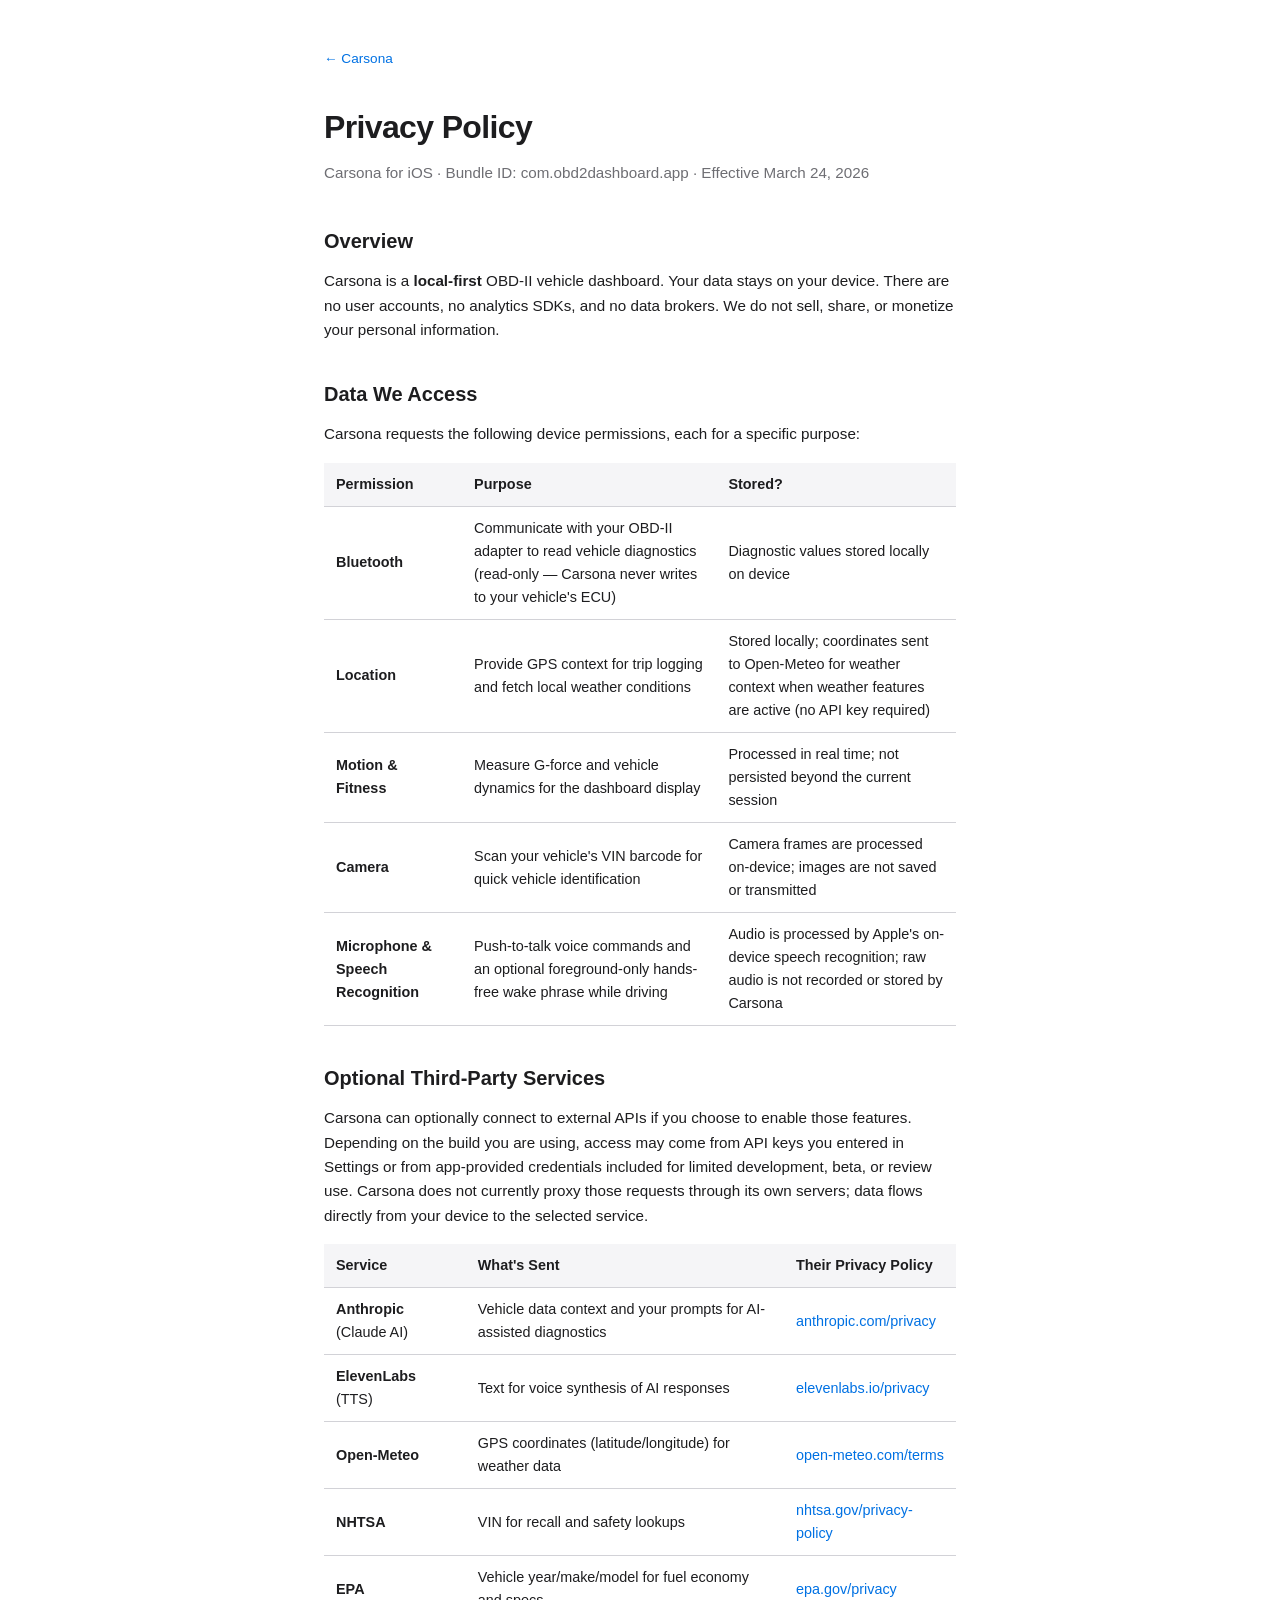
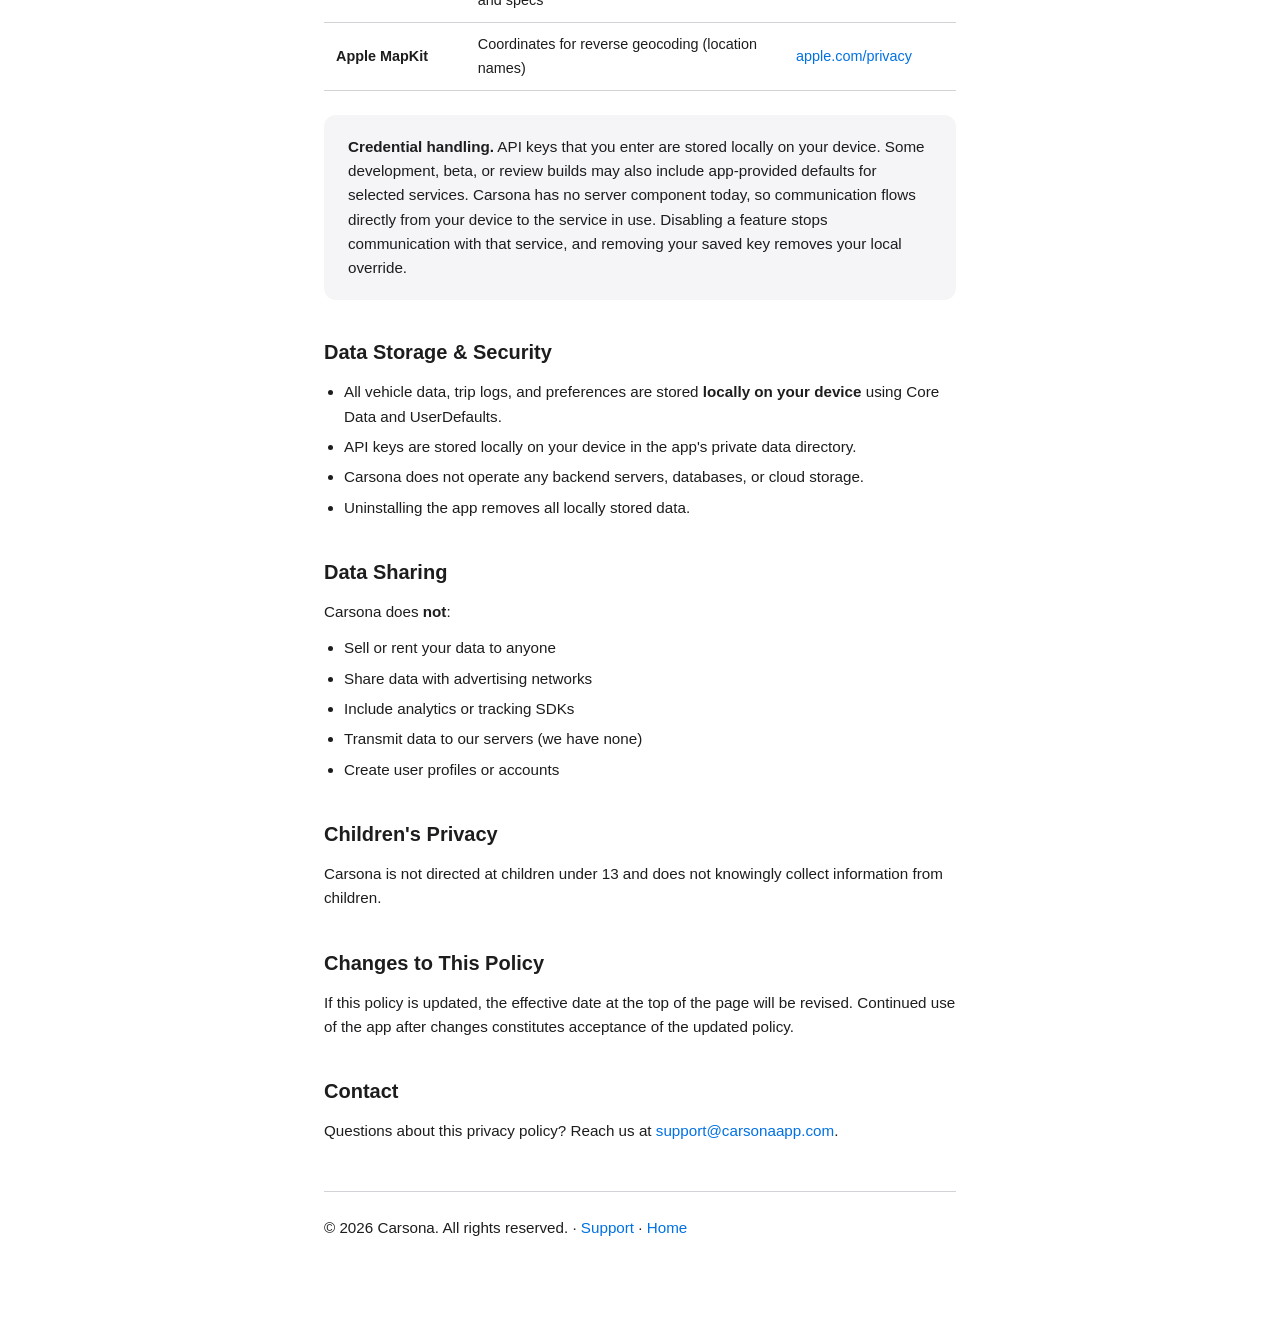
==== commit 273a7758: "Revise API key handling and third-party service details" ====
--- a/privacy.html
+++ b/privacy.html
@@ -215,10 +215,12 @@
 
       <h2>Optional Third-Party Services</h2>
       <p>
-        Carsona can optionally connect to external APIs — but
-        <strong>only if you choose to enable them</strong> and provide your own
-        API keys. Carsona never supplies keys on your behalf and never
-        intermediates your data through our servers.
+        Carsona can optionally connect to external APIs if you choose to enable
+        those features. Depending on the build you are using, access may come
+        from API keys you entered in Settings or from app-provided credentials
+        included for limited development, beta, or review use. Carsona does not
+        currently proxy those requests through its own servers; data flows
+        directly from your device to the selected service.
       </p>
       <table>
         <thead>
@@ -308,10 +310,13 @@
 
       <div class="card">
         <p>
-          <strong>Your keys, your control.</strong> API keys are stored locally
-          on your device. Carsona has no server component — data flows directly
-          from your device to the service you configured. Removing a key
-          immediately stops all communication with that service.
+          <strong>Credential handling.</strong> API keys that you enter are
+          stored locally on your device. Some development, beta, or review
+          builds may also include app-provided defaults for selected services.
+          Carsona has no server component today, so communication flows directly
+          from your device to the service in use. Disabling a feature stops
+          communication with that service, and removing your saved key removes
+          your local override.
         </p>
       </div>
 
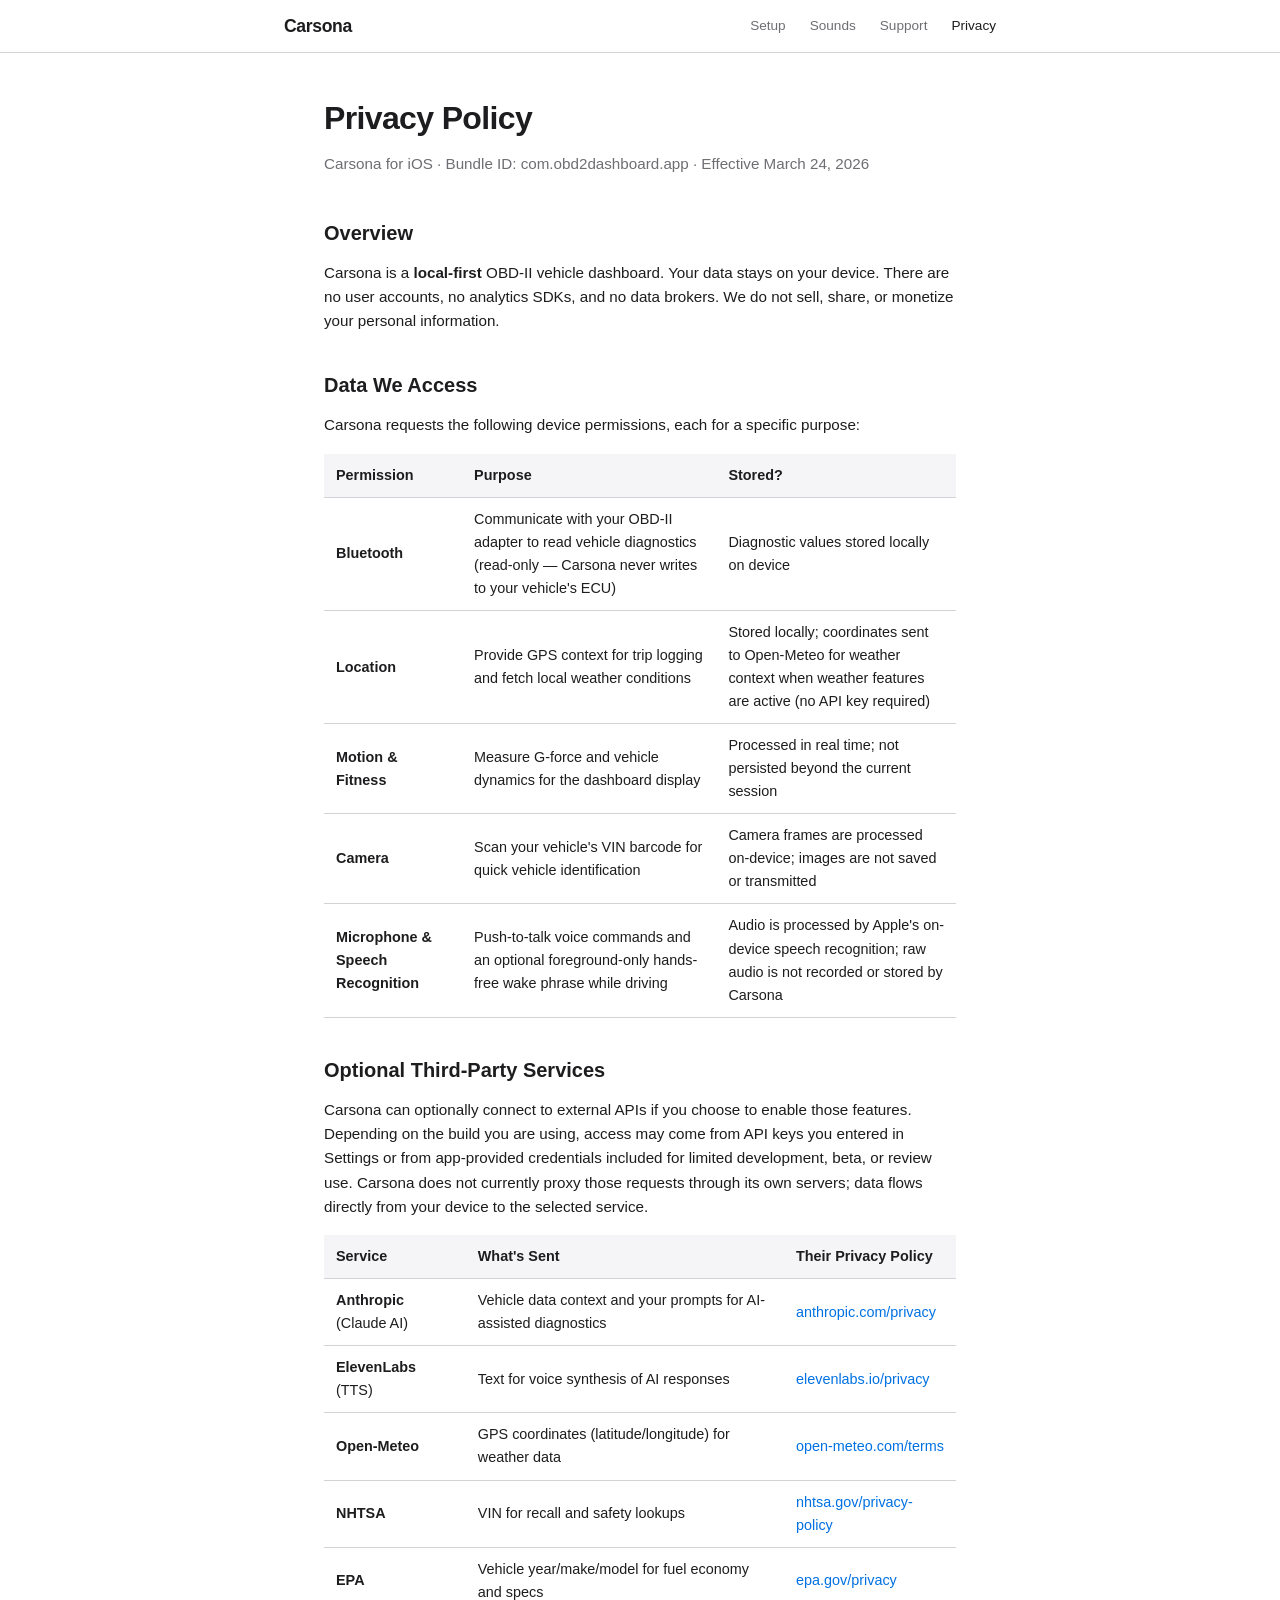
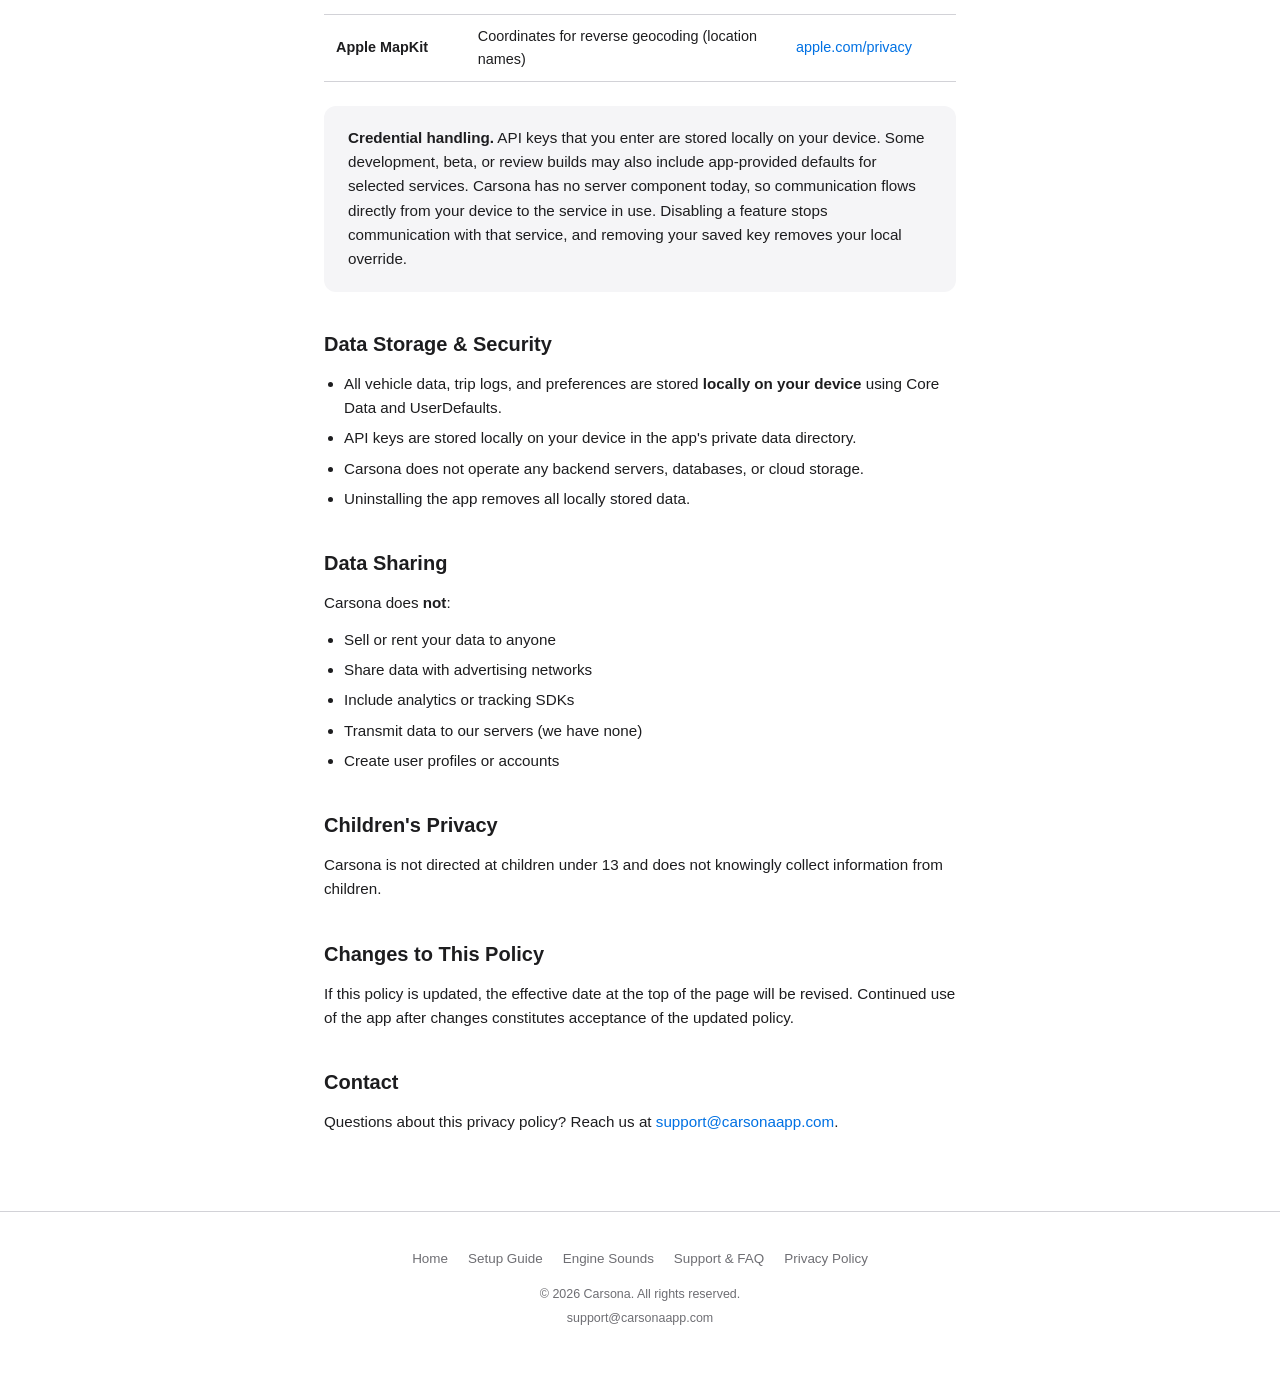
==== commit f9d33288: "feat: update nav" ====
--- a/privacy.html
+++ b/privacy.html
@@ -4,135 +4,30 @@
     <meta charset="UTF-8" />
     <meta name="viewport" content="width=device-width, initial-scale=1.0" />
     <title>Carsona — Privacy Policy</title>
-    <style>
-      :root {
-        --bg: #ffffff;
-        --fg: #1d1d1f;
-        --muted: #6e6e73;
-        --accent: #0071e3;
-        --border: #d2d2d7;
-        --card: #f5f5f7;
-      }
-      @media (prefers-color-scheme: dark) {
-        :root {
-          --bg: #1c1c1e;
-          --fg: #f5f5f7;
-          --muted: #98989d;
-          --accent: #2997ff;
-          --border: #38383a;
-          --card: #2c2c2e;
-        }
-      }
-      * {
-        margin: 0;
-        padding: 0;
-        box-sizing: border-box;
-      }
-      body {
-        font-family:
-          -apple-system, BlinkMacSystemFont, "SF Pro Text", "Helvetica Neue",
-          Helvetica, Arial, sans-serif;
-        background: var(--bg);
-        color: var(--fg);
-        line-height: 1.6;
-        -webkit-text-size-adjust: 100%;
-      }
-      .container {
-        max-width: 680px;
-        margin: 0 auto;
-        padding: 48px 24px 64px;
-      }
-      nav {
-        margin-bottom: 32px;
-        font-size: 0.85rem;
-      }
-      nav a {
-        color: var(--accent);
-        text-decoration: none;
-      }
-      nav a:hover {
-        text-decoration: underline;
-      }
-      h1 {
-        font-size: 2rem;
-        font-weight: 700;
-        letter-spacing: -0.02em;
-        margin-bottom: 8px;
-      }
-      .subtitle {
-        color: var(--muted);
-        font-size: 0.95rem;
-        margin-bottom: 40px;
-      }
-      h2 {
-        font-size: 1.25rem;
-        font-weight: 600;
-        margin: 36px 0 12px;
-      }
-      p,
-      li {
-        font-size: 0.95rem;
-        color: var(--fg);
-        margin-bottom: 12px;
-      }
-      ul {
-        padding-left: 20px;
-        margin-bottom: 16px;
-      }
-      li {
-        margin-bottom: 6px;
-      }
-      table {
-        width: 100%;
-        border-collapse: collapse;
-        margin: 16px 0 24px;
-        font-size: 0.9rem;
-      }
-      th,
-      td {
-        text-align: left;
-        padding: 10px 12px;
-        border-bottom: 1px solid var(--border);
-      }
-      th {
-        font-weight: 600;
-        background: var(--card);
-      }
-      td {
-        color: var(--fg);
-      }
-      strong {
-        font-weight: 600;
-      }
-      a {
-        color: var(--accent);
-        text-decoration: none;
-      }
-      a:hover {
-        text-decoration: underline;
-      }
-      .card {
-        background: var(--card);
-        border-radius: 12px;
-        padding: 20px 24px;
-        margin: 20px 0;
-      }
-      .card p:last-child {
-        margin-bottom: 0;
-      }
-      footer {
-        margin-top: 48px;
-        padding-top: 24px;
-        border-top: 1px solid var(--border);
-        color: var(--muted);
-        font-size: 0.85rem;
-      }
-    </style>
+    <link rel="stylesheet" href="style.css" />
   </head>
   <body>
-    <div class="container">
-      <nav><a href="index.html">&larr; Carsona</a></nav>
-
+    <!-- ═══════════════════ Site Nav ═══════════════════ -->
+    <nav class="site-nav">
+      <div class="nav-inner">
+        <a href="index.html" class="nav-logo">Carsona</a>
+        <div class="nav-links" id="navLinks">
+          <a href="setup.html">Setup</a>
+          <a href="sounds.html">Sounds</a>
+          <a href="support.html">Support</a>
+          <a href="privacy.html" class="active">Privacy</a>
+        </div>
+        <button
+          class="nav-toggle"
+          id="navToggle"
+          aria-label="Toggle navigation"
+        >
+          <span></span><span></span><span></span>
+        </button>
+      </div>
+    </nav>
+
+    <div class="page-container">
       <h1>Privacy Policy</h1>
       <p class="subtitle">
         Carsona for iOS · Bundle ID: com.obd2dashboard.app · Effective March 24,
@@ -366,13 +261,31 @@
         Questions about this privacy policy? Reach us at
         <a href="mailto:support@carsonaapp.com">support@carsonaapp.com</a>.
       </p>
-
-      <footer>
-        <p>
-          &copy; 2026 Carsona. All rights reserved. ·
-          <a href="support.html">Support</a> · <a href="index.html">Home</a>
+    </div>
+
+    <!-- ═══════════════════ Footer ═══════════════════ -->
+    <footer class="site-footer">
+      <div class="footer-inner">
+        <div class="footer-links">
+          <a href="index.html">Home</a>
+          <a href="setup.html">Setup Guide</a>
+          <a href="sounds.html">Engine Sounds</a>
+          <a href="support.html">Support &amp; FAQ</a>
+          <a href="privacy.html">Privacy Policy</a>
+        </div>
+        <p class="footer-copy">&copy; 2026 Carsona. All rights reserved.</p>
+        <p class="footer-contact">
+          <a href="mailto:support@carsonaapp.com">support@carsonaapp.com</a>
         </p>
-      </footer>
-    </div>
+      </div>
+    </footer>
+
+    <script>
+      document
+        .getElementById("navToggle")
+        .addEventListener("click", function () {
+          document.getElementById("navLinks").classList.toggle("open");
+        });
+    </script>
   </body>
 </html>
--- a/style.css
+++ b/style.css
@@ -0,0 +1,784 @@
+/* ═══════════════════════════════════════════════════
+   Carsona — Shared Stylesheet
+   ═══════════════════════════════════════════════════ */
+
+/* ── Design Tokens ────────────────────────────────── */
+:root {
+  --bg: #ffffff;
+  --fg: #1d1d1f;
+  --muted: #6e6e73;
+  --accent: #0071e3;
+  --border: #d2d2d7;
+  --card: #f5f5f7;
+  --green: #34c759;
+  --nav-bg: rgba(255, 255, 255, 0.82);
+}
+@media (prefers-color-scheme: dark) {
+  :root {
+    --bg: #1c1c1e;
+    --fg: #f5f5f7;
+    --muted: #98989d;
+    --accent: #2997ff;
+    --border: #38383a;
+    --card: #2c2c2e;
+    --green: #30d158;
+    --nav-bg: rgba(28, 28, 30, 0.82);
+  }
+}
+
+/* ── Reset ────────────────────────────────────────── */
+*,
+*::before,
+*::after {
+  margin: 0;
+  padding: 0;
+  box-sizing: border-box;
+}
+
+/* ── Base Typography ──────────────────────────────── */
+body {
+  font-family:
+    -apple-system, BlinkMacSystemFont, "SF Pro Text", "Helvetica Neue",
+    Helvetica, Arial, sans-serif;
+  background: var(--bg);
+  color: var(--fg);
+  line-height: 1.6;
+  -webkit-text-size-adjust: 100%;
+}
+a {
+  color: var(--accent);
+  text-decoration: none;
+}
+a:hover {
+  text-decoration: underline;
+}
+strong {
+  font-weight: 600;
+}
+code {
+  font-family: "SF Mono", Menlo, monospace;
+  font-size: 0.88em;
+  background: var(--card);
+  padding: 2px 6px;
+  border-radius: 4px;
+}
+
+/* ═══════════════════════════════════════════════════
+   SITE NAV — sticky, translucent
+   ═══════════════════════════════════════════════════ */
+.site-nav {
+  position: sticky;
+  top: 0;
+  z-index: 100;
+  background: var(--nav-bg);
+  backdrop-filter: blur(20px);
+  -webkit-backdrop-filter: blur(20px);
+  border-bottom: 1px solid var(--border);
+}
+.nav-inner {
+  max-width: 760px;
+  margin: 0 auto;
+  padding: 0 24px;
+  display: flex;
+  align-items: center;
+  justify-content: space-between;
+  height: 52px;
+}
+.nav-logo {
+  font-size: 1.1rem;
+  font-weight: 800;
+  color: var(--fg);
+  text-decoration: none;
+  letter-spacing: -0.02em;
+}
+.nav-logo:hover {
+  text-decoration: none;
+  color: var(--accent);
+}
+.nav-links {
+  display: flex;
+  gap: 24px;
+}
+.nav-links a {
+  color: var(--muted);
+  text-decoration: none;
+  font-size: 0.85rem;
+  font-weight: 500;
+  transition: color 0.15s;
+}
+.nav-links a:hover {
+  color: var(--fg);
+  text-decoration: none;
+}
+.nav-links a.active {
+  color: var(--fg);
+}
+.nav-toggle {
+  display: none;
+  background: none;
+  border: none;
+  cursor: pointer;
+  padding: 6px;
+  flex-direction: column;
+  gap: 4px;
+}
+.nav-toggle span {
+  display: block;
+  width: 18px;
+  height: 2px;
+  background: var(--fg);
+  border-radius: 1px;
+  transition:
+    transform 0.2s,
+    opacity 0.2s;
+}
+@media (max-width: 600px) {
+  .nav-links {
+    display: none;
+    position: absolute;
+    top: 52px;
+    left: 0;
+    right: 0;
+    background: var(--nav-bg);
+    backdrop-filter: blur(20px);
+    -webkit-backdrop-filter: blur(20px);
+    border-bottom: 1px solid var(--border);
+    flex-direction: column;
+    padding: 12px 24px 16px;
+    gap: 14px;
+  }
+  .nav-links.open {
+    display: flex;
+  }
+  .nav-toggle {
+    display: flex;
+  }
+}
+
+/* ═══════════════════════════════════════════════════
+   SITE FOOTER
+   ═══════════════════════════════════════════════════ */
+.site-footer {
+  border-top: 1px solid var(--border);
+  padding: 36px 24px 44px;
+  text-align: center;
+}
+.footer-inner {
+  max-width: 760px;
+  margin: 0 auto;
+}
+.footer-links {
+  display: flex;
+  gap: 20px;
+  justify-content: center;
+  flex-wrap: wrap;
+  margin-bottom: 16px;
+}
+.footer-links a {
+  color: var(--muted);
+  font-size: 0.84rem;
+  font-weight: 500;
+}
+.footer-links a:hover {
+  color: var(--accent);
+}
+.footer-copy {
+  color: var(--muted);
+  font-size: 0.78rem;
+  margin-bottom: 4px;
+}
+.footer-contact {
+  font-size: 0.78rem;
+}
+.footer-contact a {
+  color: var(--muted);
+}
+.footer-contact a:hover {
+  color: var(--accent);
+}
+
+/* ═══════════════════════════════════════════════════
+   LAYOUT — Container
+   ═══════════════════════════════════════════════════ */
+.container {
+  max-width: 760px;
+  margin: 0 auto;
+  padding: 0 24px 64px;
+}
+
+/* ═══════════════════════════════════════════════════
+   HOME PAGE — Hero
+   ═══════════════════════════════════════════════════ */
+.hero {
+  text-align: center;
+  padding: 56px 24px 48px;
+}
+.hero-inner {
+  max-width: 620px;
+  margin: 0 auto;
+}
+.logo {
+  font-size: 3.2rem;
+  font-weight: 800;
+  letter-spacing: -0.03em;
+  margin-bottom: 4px;
+}
+.tagline {
+  font-size: 1.2rem;
+  color: var(--muted);
+  margin-bottom: 24px;
+}
+.description {
+  font-size: 1rem;
+  color: var(--fg);
+  line-height: 1.75;
+  margin-bottom: 12px;
+}
+.design-intent {
+  font-size: 0.92rem;
+  font-style: italic;
+  color: var(--muted);
+  line-height: 1.6;
+}
+
+/* ═══════════════════════════════════════════════════
+   SECTION HEADINGS
+   ═══════════════════════════════════════════════════ */
+.section-title {
+  font-size: 1.4rem;
+  font-weight: 700;
+  letter-spacing: -0.01em;
+  margin: 56px 0 8px;
+  text-align: center;
+}
+.section-subtitle {
+  font-size: 0.92rem;
+  color: var(--muted);
+  text-align: center;
+  margin-bottom: 24px;
+  max-width: 560px;
+  margin-left: auto;
+  margin-right: auto;
+  line-height: 1.6;
+}
+
+/* ═══════════════════════════════════════════════════
+   FEATURE GRID (home)
+   ═══════════════════════════════════════════════════ */
+.features {
+  display: grid;
+  grid-template-columns: 1fr 1fr;
+  gap: 12px;
+  text-align: left;
+}
+@media (max-width: 520px) {
+  .features {
+    grid-template-columns: 1fr;
+  }
+}
+.feature {
+  background: var(--card);
+  border-radius: 12px;
+  padding: 18px 20px;
+}
+.feature-title {
+  font-weight: 600;
+  font-size: 0.92rem;
+  margin-bottom: 4px;
+}
+.feature-desc {
+  font-size: 0.84rem;
+  color: var(--muted);
+  line-height: 1.5;
+}
+
+/* ═══════════════════════════════════════════════════
+   PROSE SECTIONS
+   ═══════════════════════════════════════════════════ */
+.prose {
+  margin-top: 20px;
+}
+.prose p {
+  font-size: 0.93rem;
+  color: var(--fg);
+  margin-bottom: 14px;
+  line-height: 1.7;
+}
+.prose strong {
+  font-weight: 600;
+}
+
+/* ═══════════════════════════════════════════════════
+   HIGHLIGHT CARDS (home)
+   ═══════════════════════════════════════════════════ */
+.highlight-card {
+  background: var(--card);
+  border-radius: 16px;
+  padding: 28px 32px;
+  margin: 24px 0;
+}
+.highlight-card h3 {
+  font-size: 1.05rem;
+  font-weight: 700;
+  margin-bottom: 12px;
+}
+.highlight-card p {
+  font-size: 0.9rem;
+  color: var(--muted);
+  margin-bottom: 10px;
+  line-height: 1.65;
+}
+.highlight-card p:last-child {
+  margin-bottom: 0;
+}
+
+/* ═══════════════════════════════════════════════════
+   ORDERED STEPS — Prompt Architecture (home)
+   ═══════════════════════════════════════════════════ */
+.prompt-order {
+  counter-reset: step;
+  list-style: none;
+  padding: 0;
+  margin: 20px 0 0;
+}
+.prompt-order li {
+  counter-increment: step;
+  display: flex;
+  align-items: flex-start;
+  gap: 14px;
+  margin-bottom: 14px;
+  font-size: 0.9rem;
+  color: var(--fg);
+  line-height: 1.55;
+}
+.prompt-order li::before {
+  content: counter(step);
+  flex-shrink: 0;
+  display: flex;
+  align-items: center;
+  justify-content: center;
+  width: 26px;
+  height: 26px;
+  border-radius: 50%;
+  background: var(--accent);
+  color: #fff;
+  font-size: 0.78rem;
+  font-weight: 700;
+  margin-top: 1px;
+}
+.prompt-order li strong {
+  font-weight: 600;
+}
+
+/* ═══════════════════════════════════════════════════
+   DATA TABLES
+   ═══════════════════════════════════════════════════ */
+.data-table {
+  width: 100%;
+  border-collapse: collapse;
+  margin: 16px 0 24px;
+  font-size: 0.88rem;
+}
+.data-table th,
+.data-table td {
+  text-align: left;
+  padding: 10px 14px;
+  border-bottom: 1px solid var(--border);
+}
+.data-table th {
+  font-weight: 600;
+  color: var(--muted);
+  font-size: 0.78rem;
+  text-transform: uppercase;
+  letter-spacing: 0.03em;
+  background: var(--card);
+}
+.data-table td {
+  color: var(--fg);
+}
+.data-table tr:last-child td {
+  border-bottom: none;
+}
+
+/* ═══════════════════════════════════════════════════
+   DUAL-PATH CARDS (home)
+   ═══════════════════════════════════════════════════ */
+.dual-paths {
+  display: grid;
+  grid-template-columns: 1fr 1fr;
+  gap: 12px;
+  margin: 20px 0;
+}
+@media (max-width: 520px) {
+  .dual-paths {
+    grid-template-columns: 1fr;
+  }
+}
+.path-card {
+  background: var(--card);
+  border-radius: 12px;
+  padding: 22px 24px;
+}
+.path-card h4 {
+  font-size: 0.95rem;
+  font-weight: 700;
+  margin-bottom: 8px;
+}
+.path-card p {
+  font-size: 0.86rem;
+  color: var(--muted);
+  line-height: 1.55;
+  margin-bottom: 0;
+}
+
+/* ═══════════════════════════════════════════════════
+   SPEC BADGES (home)
+   ═══════════════════════════════════════════════════ */
+.specs {
+  display: flex;
+  flex-wrap: wrap;
+  gap: 10px;
+  justify-content: center;
+  margin-top: 28px;
+}
+.spec {
+  background: var(--card);
+  border-radius: 20px;
+  padding: 8px 16px;
+  font-size: 0.82rem;
+  font-weight: 500;
+  color: var(--fg);
+  white-space: nowrap;
+}
+.spec strong {
+  font-weight: 700;
+}
+
+/* ═══════════════════════════════════════════════════
+   PRIVACY CARD (home)
+   ═══════════════════════════════════════════════════ */
+.privacy-card {
+  background: var(--card);
+  border-radius: 16px;
+  padding: 28px 32px;
+  margin-top: 28px;
+  text-align: center;
+}
+.privacy-card h3 {
+  font-size: 1.05rem;
+  font-weight: 700;
+  margin-bottom: 10px;
+}
+.privacy-card p {
+  font-size: 0.9rem;
+  color: var(--muted);
+  margin-bottom: 6px;
+  line-height: 1.6;
+}
+.privacy-card p:last-child {
+  margin-bottom: 0;
+}
+.privacy-list {
+  list-style: none;
+  padding: 0;
+  margin: 12px 0 0;
+  display: flex;
+  flex-wrap: wrap;
+  gap: 8px 20px;
+  justify-content: center;
+  font-size: 0.84rem;
+  color: var(--muted);
+}
+.privacy-list li::before {
+  content: "\2713\00a0";
+  color: var(--green);
+  font-weight: 700;
+}
+
+/* ═══════════════════════════════════════════════════
+   PAGE LINKS ROW (home)
+   ═══════════════════════════════════════════════════ */
+.links {
+  display: flex;
+  gap: 24px;
+  justify-content: center;
+  flex-wrap: wrap;
+  margin-top: 48px;
+}
+.links a {
+  color: var(--accent);
+  font-size: 0.95rem;
+  font-weight: 500;
+}
+
+/* ═══════════════════════════════════════════════════
+   SUB-PAGE SHARED
+   ═══════════════════════════════════════════════════ */
+.page-container {
+  max-width: 680px;
+  margin: 0 auto;
+  padding: 40px 24px 64px;
+}
+.page-container h1 {
+  font-size: 2rem;
+  font-weight: 700;
+  letter-spacing: -0.02em;
+  margin-bottom: 8px;
+}
+.page-container .subtitle {
+  color: var(--muted);
+  font-size: 0.95rem;
+  margin-bottom: 40px;
+}
+.page-container h2 {
+  font-size: 1.25rem;
+  font-weight: 600;
+  margin: 36px 0 12px;
+}
+.page-container h3 {
+  font-size: 1.05rem;
+  font-weight: 600;
+  margin: 24px 0 8px;
+}
+.page-container p,
+.page-container li {
+  font-size: 0.95rem;
+  color: var(--fg);
+  margin-bottom: 12px;
+}
+.page-container ul,
+.page-container ol {
+  padding-left: 20px;
+  margin-bottom: 16px;
+}
+.page-container li {
+  margin-bottom: 6px;
+}
+
+/* ═══════════════════════════════════════════════════
+   SUB-PAGE TABLES (privacy, etc.)
+   ═══════════════════════════════════════════════════ */
+.page-container table {
+  width: 100%;
+  border-collapse: collapse;
+  margin: 16px 0 24px;
+  font-size: 0.9rem;
+}
+.page-container th,
+.page-container td {
+  text-align: left;
+  padding: 10px 12px;
+  border-bottom: 1px solid var(--border);
+}
+.page-container th {
+  font-weight: 600;
+  background: var(--card);
+}
+.page-container td {
+  color: var(--fg);
+}
+
+/* ── Card (privacy) ───────────────────────────────── */
+.card {
+  background: var(--card);
+  border-radius: 12px;
+  padding: 20px 24px;
+  margin: 20px 0;
+}
+.card p:last-child {
+  margin-bottom: 0;
+}
+
+/* ═══════════════════════════════════════════════════
+   SETUP PAGE
+   ═══════════════════════════════════════════════════ */
+.prereq-card {
+  background: var(--card);
+  border-radius: 12px;
+  padding: 20px;
+  margin-bottom: 12px;
+}
+.prereq-card h3 {
+  margin-top: 0;
+  margin-bottom: 6px;
+}
+.prereq-card p {
+  margin-bottom: 0;
+  color: var(--muted);
+  font-size: 0.9rem;
+}
+.step-number {
+  display: inline-flex;
+  align-items: center;
+  justify-content: center;
+  width: 28px;
+  height: 28px;
+  border-radius: 50%;
+  background: var(--accent);
+  color: #fff;
+  font-size: 0.85rem;
+  font-weight: 600;
+  margin-right: 10px;
+  flex-shrink: 0;
+}
+.step-header {
+  display: flex;
+  align-items: center;
+  margin: 28px 0 10px;
+}
+.step-header h3 {
+  margin: 0;
+}
+.note {
+  background: var(--card);
+  border-left: 3px solid var(--accent);
+  border-radius: 0 8px 8px 0;
+  padding: 14px 16px;
+  margin: 16px 0;
+  font-size: 0.9rem;
+}
+.note strong {
+  display: block;
+  margin-bottom: 4px;
+}
+.adapter-table {
+  width: 100%;
+  border-collapse: collapse;
+  margin: 12px 0 16px;
+  font-size: 0.9rem;
+}
+.adapter-table th,
+.adapter-table td {
+  text-align: left;
+  padding: 10px 12px;
+  border-bottom: 1px solid var(--border);
+}
+.adapter-table th {
+  font-weight: 600;
+  color: var(--muted);
+  font-size: 0.8rem;
+  text-transform: uppercase;
+  letter-spacing: 0.03em;
+}
+.adapter-table tr:last-child td {
+  border-bottom: none;
+}
+.tag {
+  display: inline-block;
+  background: var(--accent);
+  color: #fff;
+  font-size: 0.7rem;
+  font-weight: 600;
+  padding: 2px 8px;
+  border-radius: 4px;
+  text-transform: uppercase;
+  letter-spacing: 0.03em;
+}
+.tag.warn {
+  background: #ff9500;
+}
+
+/* ═══════════════════════════════════════════════════
+   SOUNDS PAGE
+   ═══════════════════════════════════════════════════ */
+.mode-card {
+  background: var(--card);
+  border-radius: 12px;
+  padding: 20px;
+  margin-bottom: 12px;
+}
+.mode-card h3 {
+  margin-top: 0;
+  margin-bottom: 6px;
+}
+.mode-card p {
+  margin-bottom: 0;
+  color: var(--muted);
+  font-size: 0.9rem;
+}
+.example-block {
+  background: var(--card);
+  border-radius: 12px;
+  padding: 16px 20px;
+  margin: 12px 0 20px;
+}
+.example-block .example-title {
+  font-weight: 600;
+  font-size: 0.9rem;
+  margin-bottom: 8px;
+}
+.example-block ul {
+  margin-bottom: 0;
+}
+.example-block li {
+  font-size: 0.88rem;
+  color: var(--muted);
+  margin-bottom: 4px;
+}
+.file-pattern {
+  font-family: "SF Mono", Menlo, monospace;
+  font-size: 0.88em;
+  background: var(--card);
+  display: block;
+  padding: 12px 16px;
+  border-radius: 8px;
+  margin: 8px 0 16px;
+  color: var(--fg);
+}
+
+/* ═══════════════════════════════════════════════════
+   SUPPORT PAGE — FAQ Accordion
+   ═══════════════════════════════════════════════════ */
+details {
+  background: var(--card);
+  border-radius: 12px;
+  margin-bottom: 12px;
+  overflow: hidden;
+}
+summary {
+  padding: 16px 20px;
+  font-weight: 600;
+  font-size: 0.95rem;
+  cursor: pointer;
+  list-style: none;
+  display: flex;
+  align-items: center;
+  justify-content: space-between;
+}
+summary::-webkit-details-marker {
+  display: none;
+}
+summary::after {
+  content: "+";
+  font-size: 1.3rem;
+  font-weight: 300;
+  color: var(--muted);
+  transition: transform 0.2s;
+}
+details[open] summary::after {
+  content: "\2212";
+}
+.answer {
+  padding: 0 20px 16px;
+  color: var(--fg);
+}
+.answer p {
+  margin-bottom: 8px;
+}
+.answer p:last-child {
+  margin-bottom: 0;
+}
+.contact-card {
+  background: var(--card);
+  border-radius: 12px;
+  padding: 24px;
+  margin: 24px 0;
+  text-align: center;
+}
+.contact-card p {
+  margin-bottom: 8px;
+}
+.contact-card a {
+  font-size: 1.1rem;
+  font-weight: 600;
+}
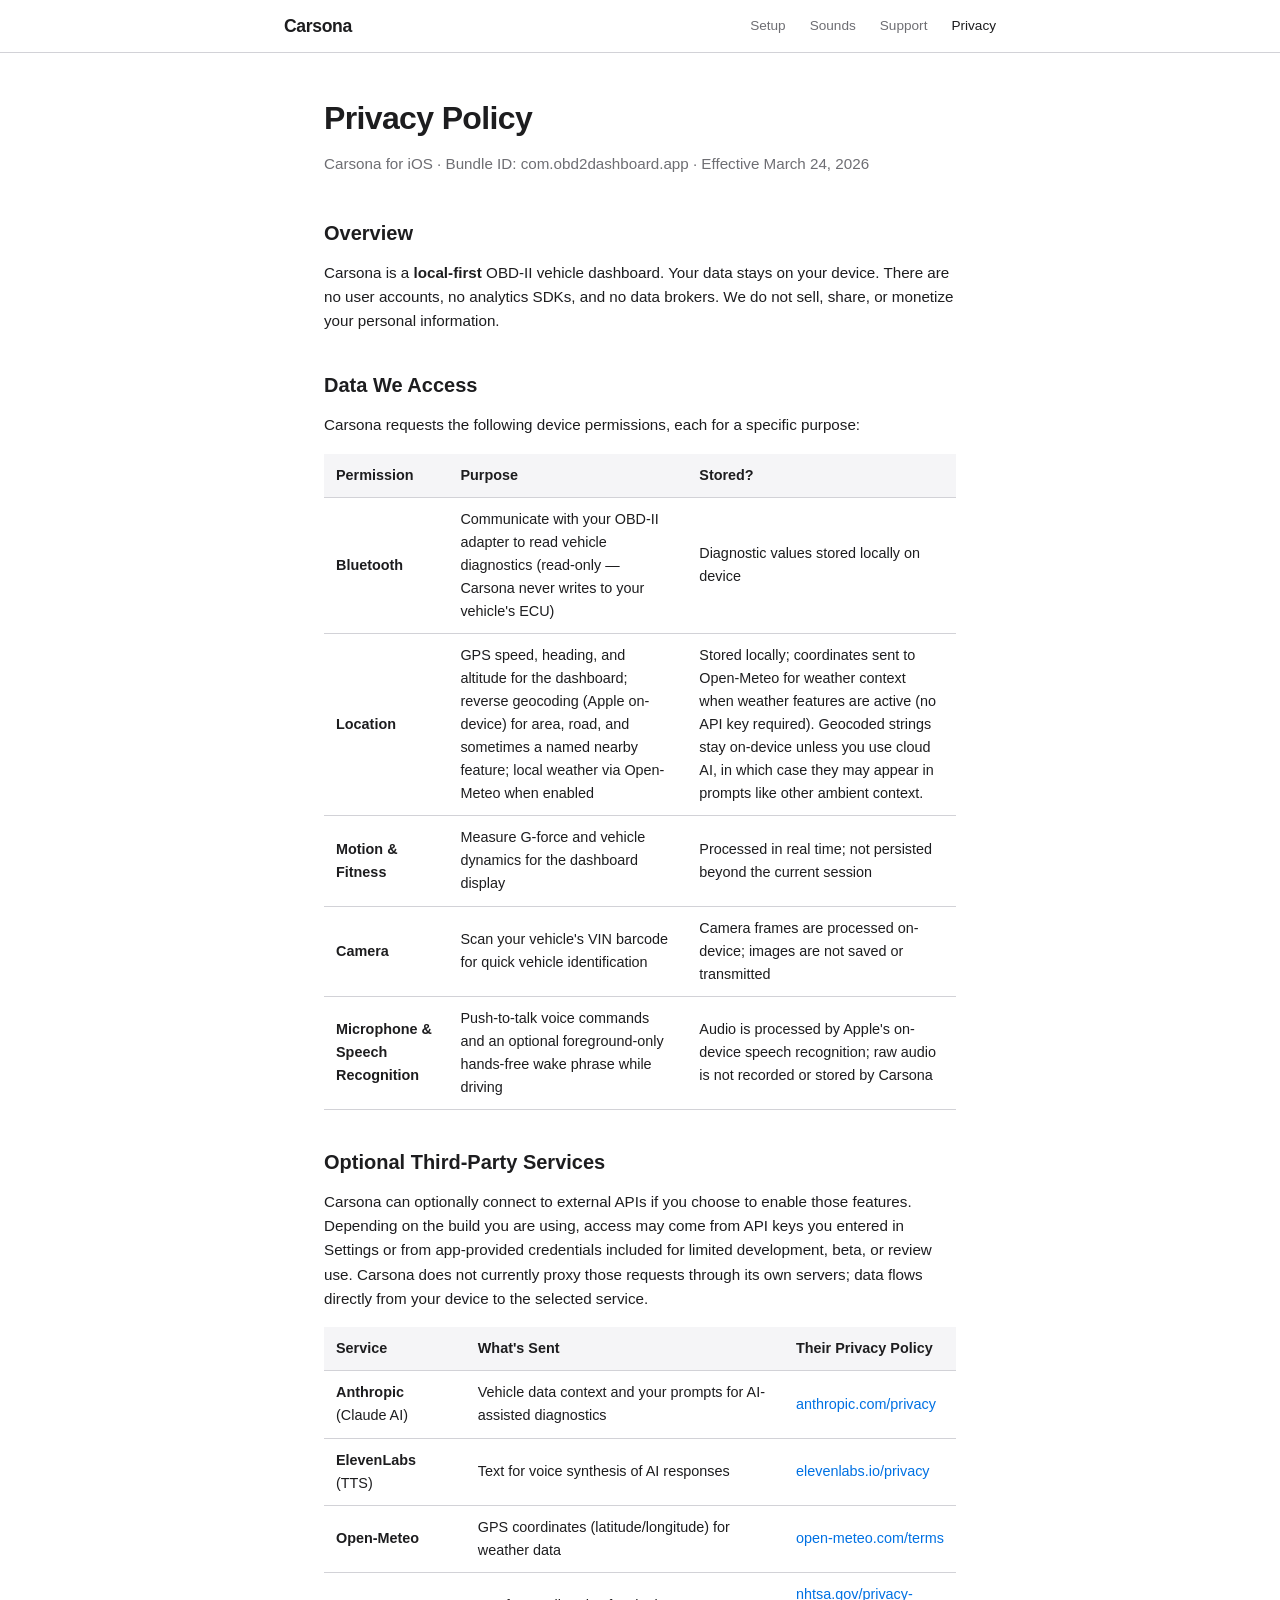
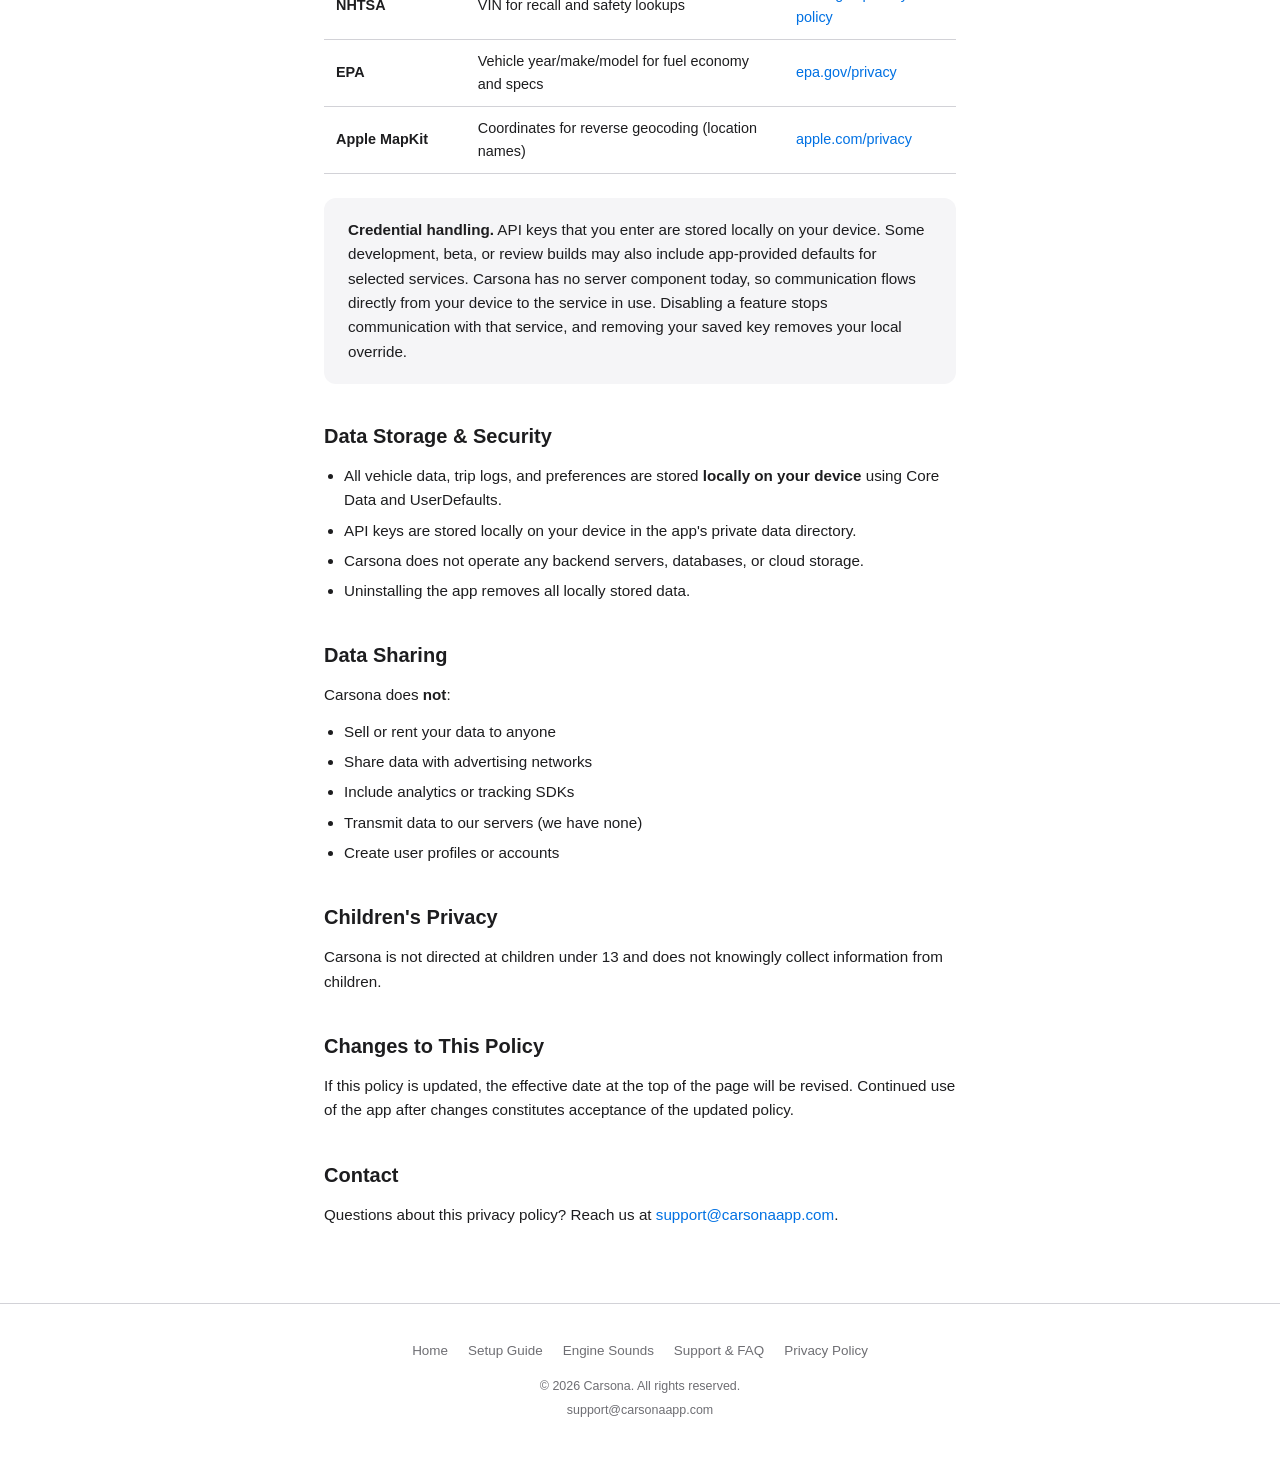
==== commit 834611dc: "Privacy: clarify reverse geocoding (area, road, feature) and cloud AI context Made-with: Cursor" ====
--- a/privacy.html
+++ b/privacy.html
@@ -67,12 +67,15 @@
           <tr>
             <td><strong>Location</strong></td>
             <td>
-              Provide GPS context for trip logging and fetch local weather
-              conditions
+              GPS speed, heading, and altitude for the dashboard; reverse
+              geocoding (Apple on-device) for area, road, and sometimes a
+              named nearby feature; local weather via Open-Meteo when enabled
             </td>
             <td>
               Stored locally; coordinates sent to Open-Meteo for weather context
-              when weather features are active (no API key required)
+              when weather features are active (no API key required). Geocoded
+              strings stay on-device unless you use cloud AI, in which case they
+              may appear in prompts like other ambient context.
             </td>
           </tr>
           <tr>
